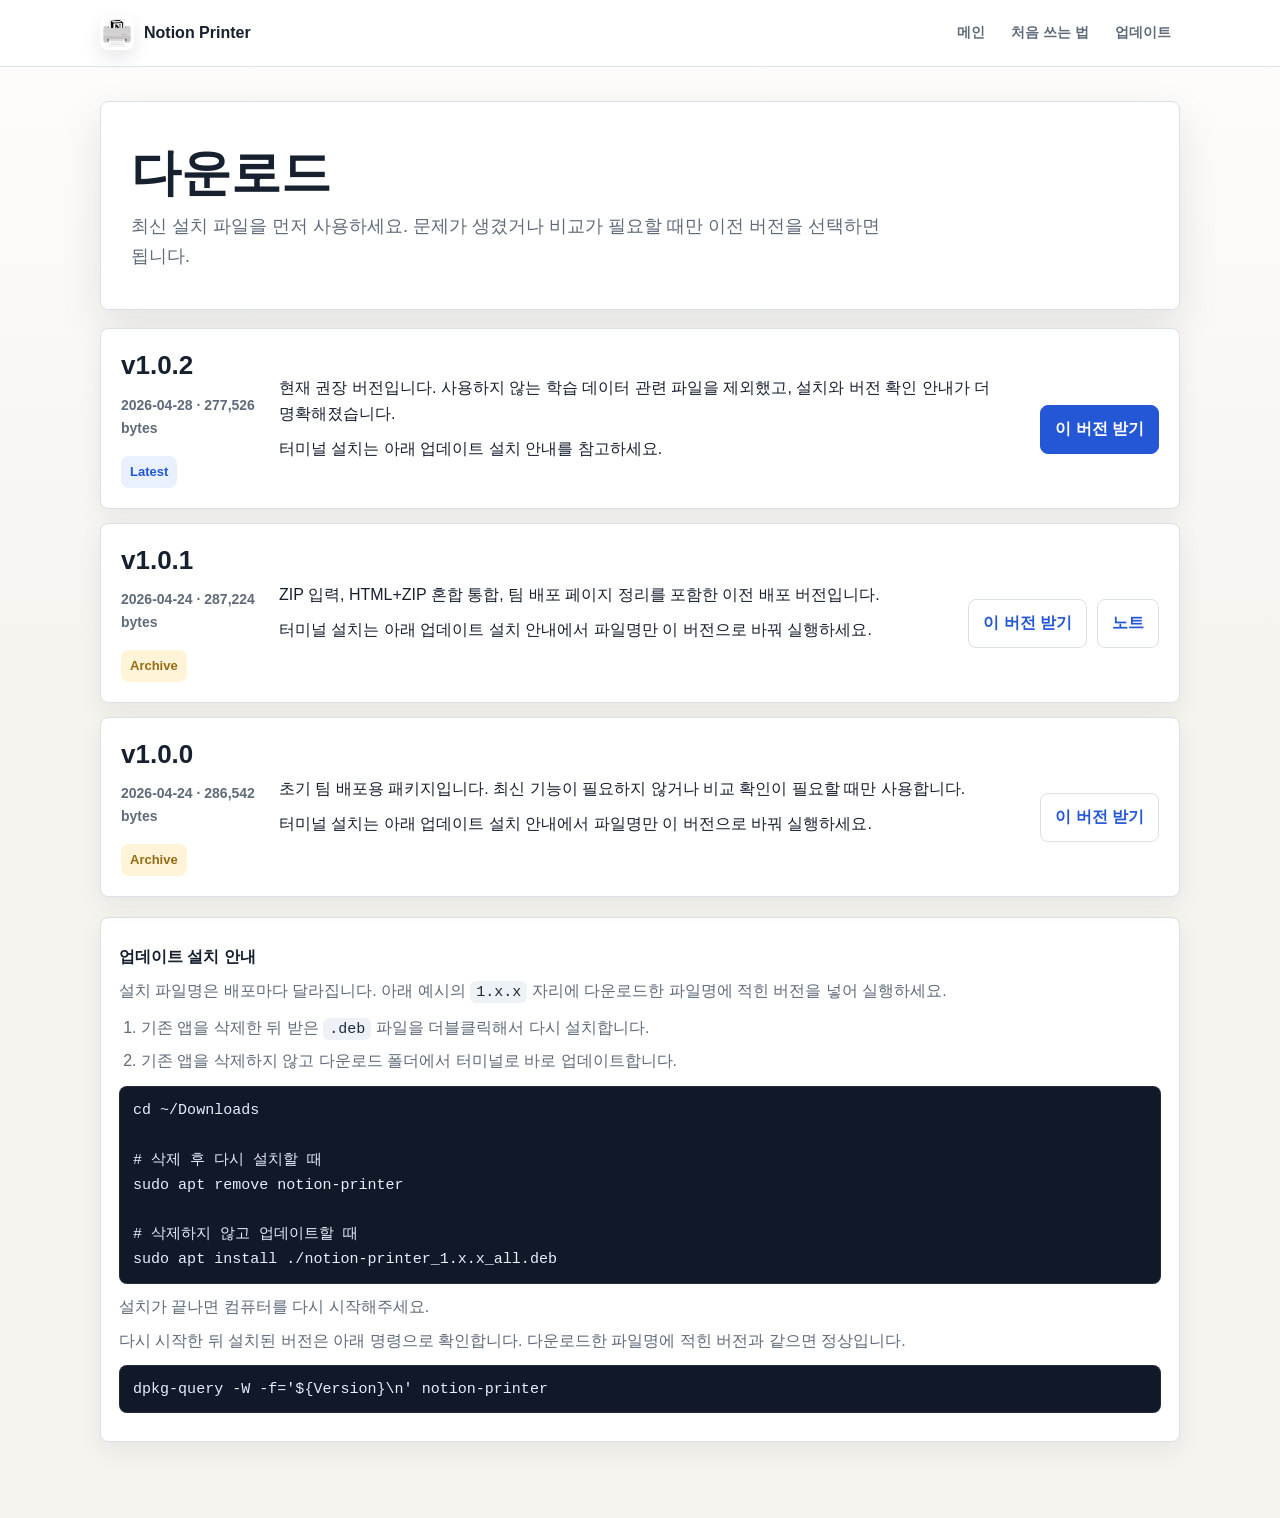
==== docs/downloads/index.html @ 17af9846 "Refine team-facing update guidance" ====
<!doctype html>
<html lang="ko">
<head>
  <meta charset="utf-8">
  <meta name="viewport" content="width=device-width, initial-scale=1">
  <title>Notion Printer 다운로드</title>
  <style>
    :root {
      --ink: #1f2937;
      --muted: #667085;
      --paper: #f8fafc;
      --panel: #ffffff;
      --line: #d9e0e8;
      --blue: #2463eb;
      --green: #0f8b5f;
      --green-soft: #e8f7ef;
      --amber: #9a6a13;
      --amber-soft: #fff5d8;
      --shadow: 0 10px 30px rgba(23, 32, 47, 0.08);
    }

    * { box-sizing: border-box; }

    body {
      margin: 0;
      background: var(--paper);
      color: var(--ink);
      font-family: "Noto Sans KR", "Apple SD Gothic Neo", "Pretendard", sans-serif;
      line-height: 1.65;
    }

    .site-header {
      border-bottom: 1px solid var(--line);
      background: #ffffff;
    }

    .nav,
    .wrap {
      max-width: 1020px;
      margin: 0 auto;
      padding-left: 20px;
      padding-right: 20px;
    }

    .nav {
      min-height: 62px;
      display: flex;
      align-items: center;
      justify-content: space-between;
      gap: 16px;
    }

    .brand {
      display: inline-flex;
      align-items: center;
      gap: 10px;
      color: inherit;
      text-decoration: none;
      font-weight: 900;
    }

    .brand img {
      width: 34px;
      height: 34px;
      border-radius: 8px;
    }

    .nav-links {
      display: flex;
      flex-wrap: wrap;
      gap: 10px;
      color: var(--muted);
      font-size: 14px;
      font-weight: 800;
    }

    .nav-links a {
      color: inherit;
      text-decoration: none;
      padding: 6px 8px;
      border-radius: 8px;
    }

    .nav-links a:hover { background: #eef2f7; color: var(--ink); }

    .wrap { padding-top: 34px; padding-bottom: 72px; }

    .hero,
    .release,
    .notice {
      border: 1px solid var(--line);
      border-radius: 8px;
      background: var(--panel);
      box-shadow: var(--shadow);
    }

    .hero { padding: 30px; }

    h1 {
      margin: 0 0 12px;
      font-size: 42px;
      line-height: 1.12;
      letter-spacing: 0;
    }

    h2 {
      margin: 0 0 8px;
      font-size: 22px;
      letter-spacing: 0;
    }

    p { margin: 8px 0; }

    .lead {
      max-width: 740px;
      color: var(--muted);
      font-size: 18px;
    }

    .list {
      display: grid;
      gap: 14px;
      margin-top: 24px;
    }

    .release {
      display: grid;
      grid-template-columns: 150px minmax(0, 1fr) auto;
      gap: 18px;
      align-items: center;
      padding: 20px;
    }

    .meta {
      color: var(--muted);
      font-size: 14px;
      font-weight: 800;
    }

    .badge {
      display: inline-flex;
      width: fit-content;
      margin-top: 8px;
      padding: 4px 8px;
      border-radius: 8px;
      background: var(--green-soft);
      color: var(--green);
      font-size: 13px;
      font-weight: 900;
    }

    .badge.archive {
      background: var(--amber-soft);
      color: var(--amber);
    }

    .actions {
      display: flex;
      flex-wrap: wrap;
      gap: 10px;
      justify-content: flex-end;
    }

    .button {
      display: inline-flex;
      min-height: 42px;
      align-items: center;
      justify-content: center;
      padding: 9px 13px;
      border-radius: 8px;
      border: 1px solid var(--line);
      background: #ffffff;
      color: var(--blue);
      text-decoration: none;
      font-weight: 900;
      white-space: nowrap;
    }

    .button.primary {
      border-color: var(--blue);
      background: var(--blue);
      color: #ffffff;
    }

    .notice {
      margin-top: 20px;
      padding: 18px;
      color: var(--muted);
    }

    .notice strong {
      display: block;
      color: var(--ink);
    }

    .notice pre {
      margin: 10px 0;
      overflow-x: auto;
      padding: 12px 14px;
      border-radius: 8px;
      background: #111827;
      color: #e5eefb;
      box-shadow: inset 0 0 0 1px rgba(255, 255, 255, 0.08);
    }

    .notice pre code {
      padding: 0;
      background: transparent;
      color: inherit;
      white-space: pre;
    }

    .notice ol {
      margin: 10px 0 12px;
      padding-left: 22px;
    }

    .notice li { margin: 6px 0; }

    code {
      padding: 2px 6px;
      border-radius: 6px;
      background: #eef2f7;
      color: #1e293b;
      font-family: "JetBrains Mono", "D2Coding", monospace;
      font-size: 0.94em;
    }

    @media (max-width: 800px) {
      .nav, .wrap { padding-left: 14px; padding-right: 14px; }
      .nav { align-items: flex-start; flex-direction: column; padding-top: 12px; padding-bottom: 12px; }
      .hero, .release { padding: 18px; }
      .release { grid-template-columns: 1fr; }
      .actions { justify-content: flex-start; }
      h1 { font-size: 34px; }
    }
  </style>
  <link rel="stylesheet" href="../assets/site.css">
</head>
<body class="downloads-page">
  <header class="site-header">
    <nav class="nav" aria-label="주요 링크">
      <a class="brand" href="../index.html">
        <img src="../assets/notion-printer-512.png" alt="">
        <span>Notion Printer</span>
      </a>
      <div class="nav-links">
        <a href="../index.html">메인</a>
        <a href="../team-user-guide.html">처음 쓰는 법</a>
        <a href="../updates.html">업데이트</a>
      </div>
    </nav>
  </header>

  <main class="wrap">
    <section class="hero">
      <h1>다운로드</h1>
      <p class="lead">
        최신 설치 파일을 먼저 사용하세요. 문제가 생겼거나 비교가 필요할 때만 이전 버전을 선택하면 됩니다.
      </p>
    </section>

    <section class="list" aria-label="다운로드 목록">
      <article class="release">
        <div>
          <h2>v1.0.2</h2>
          <p class="meta">2026-04-28 · 277,526 bytes</p>
          <span class="badge">Latest</span>
        </div>
        <div>
          <p>현재 권장 버전입니다. 사용하지 않는 학습 데이터 관련 파일을 제외했고, 설치와 버전 확인 안내가 더 명확해졌습니다.</p>
          <p>터미널 설치는 아래 업데이트 설치 안내를 참고하세요.</p>
        </div>
        <div class="actions">
          <a class="button primary" href="./notion-printer_1.0.2_all.deb" download>이 버전 받기</a>
        </div>
      </article>

      <article class="release">
        <div>
          <h2>v1.0.1</h2>
          <p class="meta">2026-04-24 · 287,224 bytes</p>
          <span class="badge archive">Archive</span>
        </div>
        <div>
          <p>ZIP 입력, HTML+ZIP 혼합 통합, 팀 배포 페이지 정리를 포함한 이전 배포 버전입니다.</p>
          <p>터미널 설치는 아래 업데이트 설치 안내에서 파일명만 이 버전으로 바꿔 실행하세요.</p>
        </div>
        <div class="actions">
          <a class="button" href="./notion-printer_1.0.1_all.deb" download>이 버전 받기</a>
          <a class="button" href="../update-report-v1-0-1.html">노트</a>
        </div>
      </article>

      <article class="release">
        <div>
          <h2>v1.0.0</h2>
          <p class="meta">2026-04-24 · 286,542 bytes</p>
          <span class="badge archive">Archive</span>
        </div>
        <div>
          <p>초기 팀 배포용 패키지입니다. 최신 기능이 필요하지 않거나 비교 확인이 필요할 때만 사용합니다.</p>
          <p>터미널 설치는 아래 업데이트 설치 안내에서 파일명만 이 버전으로 바꿔 실행하세요.</p>
        </div>
        <div class="actions">
          <a class="button" href="./notion-printer_1.0.0_all.deb" download>이 버전 받기</a>
        </div>
      </article>
    </section>

    <section class="notice">
      <p><strong>업데이트 설치 안내</strong></p>
      <p>설치 파일명은 배포마다 달라집니다. 아래 예시의 <code>1.x.x</code> 자리에 다운로드한 파일명에 적힌 버전을 넣어 실행하세요.</p>
      <ol>
        <li>기존 앱을 삭제한 뒤 받은 <code>.deb</code> 파일을 더블클릭해서 다시 설치합니다.</li>
        <li>기존 앱을 삭제하지 않고 다운로드 폴더에서 터미널로 바로 업데이트합니다.</li>
      </ol>
      <pre><code>cd ~/Downloads

# 삭제 후 다시 설치할 때
sudo apt remove notion-printer

# 삭제하지 않고 업데이트할 때
sudo apt install ./notion-printer_1.x.x_all.deb</code></pre>
      <p>설치가 끝나면 컴퓨터를 다시 시작해주세요.</p>
      <p>다시 시작한 뒤 설치된 버전은 아래 명령으로 확인합니다. 다운로드한 파일명에 적힌 버전과 같으면 정상입니다.</p>
      <pre><code>dpkg-query -W -f='${Version}\n' notion-printer</code></pre>
    </section>
  </main>
</body>
</html>
---- docs/assets/site.css ----
:root {
  --ink: #17202f;
  --muted: #5f6b7a;
  --paper: #f6f4ef;
  --panel: #ffffff;
  --line: #d9e0e8;
  --blue: #2457d6;
  --blue-soft: #e9f0ff;
  --green: #0f8b5f;
  --green-soft: #e7f6ee;
  --coral: #c45f46;
  --coral-soft: #fff0ea;
  --amber: #9a6a13;
  --amber-soft: #fff4d8;
  --slate: #334155;
  --shadow: 0 16px 42px rgba(23, 32, 47, 0.10);
  --soft-shadow: 0 8px 24px rgba(23, 32, 47, 0.07);
}

* { box-sizing: border-box; }

html { scroll-behavior: smooth; }

body {
  margin: 0;
  background:
    linear-gradient(180deg, rgba(255, 255, 255, 0.82) 0%, rgba(246, 244, 239, 0.92) 42%, #f6f4ef 100%),
    var(--paper);
  color: var(--ink);
  font-family: "Noto Sans KR", "Apple SD Gothic Neo", "Pretendard", sans-serif;
  line-height: 1.65;
  overflow-x: hidden;
}

a { color: inherit; }

.site-header {
  position: sticky;
  top: 0;
  z-index: 20;
  border-bottom: 1px solid rgba(217, 224, 232, 0.86);
  background: rgba(255, 255, 255, 0.92);
  backdrop-filter: blur(14px);
}

.nav,
.wrap,
.page {
  max-width: 1120px;
  margin: 0 auto;
  padding-left: 20px;
  padding-right: 20px;
}

.nav {
  min-height: 66px;
  display: flex;
  align-items: center;
  justify-content: space-between;
  gap: 18px;
}

.brand {
  display: inline-flex;
  align-items: center;
  gap: 10px;
  color: inherit;
  font-weight: 900;
  text-decoration: none;
}

.brand img {
  width: 34px;
  height: 34px;
  border-radius: 8px;
  box-shadow: 0 8px 18px rgba(23, 32, 47, 0.10);
}

.nav-links {
  display: flex;
  flex-wrap: wrap;
  gap: 8px;
  color: var(--muted);
  font-size: 14px;
  font-weight: 800;
}

.nav-links a {
  padding: 7px 9px;
  border-radius: 8px;
  color: inherit;
  text-decoration: none;
}

.nav-links a:hover {
  background: #eef2f7;
  color: var(--ink);
}

.wrap,
.page {
  padding-top: 34px;
  padding-bottom: 76px;
}

.hero {
  border: 1px solid var(--line);
  border-radius: 8px;
  background: var(--panel);
  box-shadow: var(--shadow);
}

.home-page .hero {
  position: relative;
  overflow: hidden;
  display: grid;
  grid-template-columns: minmax(0, 1.08fr) minmax(320px, 0.78fr);
  gap: 34px;
  align-items: center;
  min-height: 470px;
  padding: 42px;
  background:
    linear-gradient(90deg, #ffffff 0%, #ffffff 58%, #f7fbf8 100%);
}

.home-page .hero::after {
  content: "";
  position: absolute;
  inset: auto 0 0 0;
  height: 8px;
  background: linear-gradient(90deg, var(--blue), var(--green), var(--coral), var(--amber));
}

.eyebrow,
.badge {
  display: inline-flex;
  align-items: center;
  width: fit-content;
  padding: 5px 9px;
  border-radius: 8px;
  background: var(--blue-soft);
  color: var(--blue);
  font-size: 13px;
  font-weight: 900;
}

.badge.mint,
.badge-green,
.badge.latest {
  background: var(--green-soft);
  color: var(--green);
}

.badge.sun,
.badge-amber,
.badge.archive,
.tag {
  background: var(--amber-soft);
  color: var(--amber);
}

.badge.sky,
.badge-blue {
  background: var(--blue-soft);
  color: var(--blue);
}

.badge-row {
  display: flex;
  flex-wrap: wrap;
  gap: 8px;
  margin-bottom: 18px;
}

h1 {
  margin: 14px 0 12px;
  font-size: 50px;
  line-height: 1.08;
  letter-spacing: 0;
  word-break: keep-all;
  overflow-wrap: break-word;
}

h2 {
  margin: 0 0 12px;
  font-size: 26px;
  line-height: 1.25;
  letter-spacing: 0;
  word-break: keep-all;
}

h3 {
  margin: 0 0 8px;
  font-size: 18px;
  line-height: 1.35;
  letter-spacing: 0;
  word-break: keep-all;
}

p {
  margin: 8px 0;
  word-break: keep-all;
  overflow-wrap: anywhere;
}

li,
td,
th {
  word-break: keep-all;
  overflow-wrap: anywhere;
}

.lead {
  max-width: 760px;
  color: var(--muted);
  font-size: 18px;
  word-break: keep-all;
  overflow-wrap: break-word;
}

.helper {
  margin-top: 12px;
  color: var(--muted);
  font-size: 14px;
}

.helper a {
  color: var(--blue);
  font-weight: 900;
}

.actions {
  display: flex;
  flex-wrap: wrap;
  gap: 10px;
  margin-top: 22px;
}

.button {
  display: inline-flex;
  align-items: center;
  justify-content: center;
  min-height: 44px;
  padding: 10px 14px;
  border: 1px solid var(--line);
  border-radius: 8px;
  background: #ffffff;
  color: var(--blue);
  font-weight: 900;
  text-decoration: none;
  white-space: nowrap;
  transition: transform 0.14s ease, box-shadow 0.14s ease, background 0.14s ease;
}

.button:hover {
  transform: translateY(-1px);
  box-shadow: 0 10px 22px rgba(36, 87, 214, 0.13);
}

.button.primary {
  border-color: var(--blue);
  background: var(--blue);
  color: #ffffff;
}

.button.secondary {
  border-color: rgba(36, 87, 214, 0.22);
  color: var(--blue);
}

.hero-meta,
.app-preview {
  border: 1px solid var(--line);
  border-radius: 8px;
  background: #fbfcfe;
  box-shadow: var(--soft-shadow);
}

.hero-meta {
  display: grid;
  gap: 10px;
  align-content: start;
  padding: 20px;
}

.version {
  display: flex;
  align-items: center;
  gap: 12px;
}

.version img {
  width: 56px;
  height: 56px;
  border-radius: 8px;
  border: 1px solid var(--line);
}

.version strong {
  display: block;
  font-size: 20px;
}

.version span,
.card p,
.timeline p,
.feature p,
.info-card span,
.mini-card span,
.card span,
.meta,
.date {
  color: var(--muted);
}

.app-preview {
  position: relative;
  display: grid;
  gap: 14px;
  padding: 18px;
  background: #ffffff;
}

.preview-title {
  display: flex;
  align-items: center;
  gap: 12px;
  padding-bottom: 14px;
  border-bottom: 1px solid var(--line);
}

.preview-title img {
  width: 44px;
  height: 44px;
  border-radius: 8px;
}

.preview-title strong,
.preview-title span {
  display: block;
  min-width: 0;
}

.preview-title span {
  color: var(--muted);
  font-size: 14px;
}

.preview-dropzone {
  padding: 18px;
  border: 1px dashed rgba(36, 87, 214, 0.42);
  border-radius: 8px;
  background: var(--blue-soft);
}

.preview-dropzone strong {
  display: block;
  margin-top: 10px;
  font-size: 17px;
}

.preview-dropzone p,
.preview-output p,
.preview-restart {
  color: var(--muted);
  font-size: 14px;
}

.file-row {
  display: flex;
  flex-wrap: wrap;
  gap: 8px;
}

.file-pill {
  display: inline-flex;
  padding: 5px 8px;
  border-radius: 8px;
  background: #ffffff;
  color: var(--slate);
  font-size: 13px;
  font-weight: 900;
}

.preview-flow {
  display: grid;
  grid-template-columns: 1fr 1fr;
  gap: 10px;
}

.preview-step,
.preview-output {
  min-width: 0;
  min-height: 92px;
  padding: 14px;
  border: 1px solid var(--line);
  border-radius: 8px;
  background: #fbfcfe;
}

.preview-step strong,
.preview-output strong {
  display: block;
  margin-bottom: 5px;
}

.preview-output {
  background: var(--green-soft);
  border-color: rgba(15, 139, 95, 0.24);
}

.preview-restart {
  margin: 0;
  padding: 12px 14px;
  border: 1px solid rgba(196, 95, 70, 0.22);
  border-radius: 8px;
  background: var(--coral-soft);
  color: #944834;
  font-weight: 800;
}

.section {
  margin-top: 28px;
  padding: 28px;
  border: 1px solid var(--line);
  border-radius: 8px;
  background: rgba(255, 255, 255, 0.82);
  box-shadow: var(--soft-shadow);
}

.home-page .section {
  padding: 26px 0;
  border: 0;
  background: transparent;
  box-shadow: none;
}

.home-page .section.warm {
  padding: 28px;
  border: 1px solid rgba(196, 95, 70, 0.18);
  background: #fff8f4;
  box-shadow: var(--soft-shadow);
}

.grid,
.workflow,
.hero-grid,
.card-grid,
.mini-grid,
.timeline,
.feature-list,
.list {
  display: grid;
  gap: 14px;
}

.grid,
.hero-grid {
  grid-template-columns: repeat(3, minmax(0, 1fr));
  margin-top: 16px;
}

.workflow,
.mini-grid {
  grid-template-columns: repeat(4, minmax(0, 1fr));
  margin-top: 16px;
}

.card-grid {
  grid-template-columns: repeat(2, minmax(0, 1fr));
}

.card,
.step,
.release,
.info-card,
.mini-card,
.feature,
.notice {
  border: 1px solid var(--line);
  border-radius: 8px;
  background: var(--panel);
  box-shadow: var(--soft-shadow);
}

.card,
.step,
.info-card,
.mini-card,
.feature,
.notice {
  min-width: 0;
  padding: 18px;
}

.card {
  min-height: 132px;
}

.card:nth-child(2),
.feature:nth-child(2n) {
  background: #fbfff8;
}

.card:nth-child(3),
.feature:nth-child(3n) {
  background: #fffaf5;
}

.step {
  counter-increment: flow;
}

.workflow {
  counter-reset: flow;
}

.step::before {
  content: counter(flow);
  display: inline-grid;
  place-items: center;
  width: 28px;
  height: 28px;
  margin-bottom: 10px;
  border-radius: 8px;
  background: var(--slate);
  color: #ffffff;
  font-size: 13px;
  font-weight: 900;
}

.timeline,
.list,
.feature-list {
  margin-top: 18px;
}

.release {
  display: grid;
  grid-template-columns: 140px minmax(0, 1fr) auto;
  gap: 18px;
  align-items: center;
  padding: 20px;
}

.updates-page .release,
.report-page .release {
  grid-template-columns: 150px minmax(0, 1fr);
}

.tag {
  display: inline-flex;
  width: fit-content;
  padding: 4px 8px;
  border-radius: 8px;
  font-size: 13px;
  font-weight: 900;
}

.link-list {
  display: grid;
  gap: 9px;
  margin: 14px 0 0;
  padding: 0;
  list-style: none;
}

.link-list a {
  display: block;
  padding: 13px 14px;
  border: 1px solid var(--line);
  border-radius: 8px;
  background: #ffffff;
  font-weight: 900;
  text-decoration: none;
}

.link-list a:hover {
  border-color: rgba(36, 87, 214, 0.28);
  box-shadow: var(--soft-shadow);
}

.link-list span {
  display: block;
  color: var(--muted);
  font-size: 14px;
  font-weight: 500;
}

.page .hero {
  padding: 30px;
}

code {
  padding: 2px 6px;
  border-radius: 6px;
  background: #eef2f7;
  color: #1e293b;
  font-family: "JetBrains Mono", "D2Coding", monospace;
  font-size: 0.94em;
  overflow-wrap: anywhere;
  word-break: break-word;
  white-space: normal;
}

pre {
  overflow-x: auto;
  padding: 16px 18px;
  border-radius: 8px;
  background: #111827;
  color: #eef2ff;
}

pre code {
  padding: 0;
  background: transparent;
  color: inherit;
  white-space: pre;
}

table {
  width: 100%;
  border-collapse: separate;
  border-spacing: 0;
  margin: 14px 0 24px;
  overflow: hidden;
  border: 1px solid var(--line);
  border-radius: 8px;
  background: var(--panel);
}

th,
td {
  padding: 13px 15px;
  border-bottom: 1px solid var(--line);
  text-align: left;
  vertical-align: top;
}

th {
  background: #eef4fb;
  color: #263348;
  font-size: 14px;
}

tr:last-child td { border-bottom: 0; }
td:first-child,
th:first-child { font-weight: 800; }

.steps {
  counter-reset: step;
  display: grid;
  gap: 10px;
  padding: 0;
  list-style: none;
}

.steps li {
  counter-increment: step;
  position: relative;
  padding: 14px 16px 14px 54px;
  border: 1px solid var(--line);
  border-radius: 8px;
  background: #ffffff;
}

.steps li::before {
  content: counter(step);
  position: absolute;
  left: 16px;
  top: 14px;
  display: grid;
  place-items: center;
  width: 26px;
  height: 26px;
  border-radius: 8px;
  background: var(--blue);
  color: #ffffff;
  font-size: 13px;
  font-weight: 900;
}

.callout {
  margin: 18px 0;
  padding: 16px 18px;
  border: 1px solid;
  border-radius: 8px;
}

.callout strong {
  display: block;
  margin-bottom: 4px;
}

.blue,
.callout.sky {
  background: var(--blue-soft);
  border-color: rgba(36, 87, 214, 0.22);
  color: #1744aa;
}

.green,
.callout.mint {
  background: var(--green-soft);
  border-color: rgba(15, 139, 95, 0.22);
  color: #0d6f4d;
}

.amber,
.callout.sun {
  background: var(--amber-soft);
  border-color: rgba(154, 106, 19, 0.24);
  color: #7c5511;
}

.red,
.callout.coral {
  background: #ffe9e7;
  border-color: rgba(194, 65, 53, 0.22);
  color: #98352c;
}

ul.clean,
ol.clean {
  margin: 14px 0 0;
  padding-left: 20px;
}

ul.clean li,
ol.clean li,
li + li {
  margin-top: 7px;
}

.footer,
.footer-note {
  margin-top: 28px;
  color: var(--muted);
  font-size: 14px;
}

.footer-note {
  text-align: center;
}

@media (max-width: 900px) {
  .home-page .hero,
  .release,
  .updates-page .release,
  .downloads-page .release,
  .report-page .release {
    grid-template-columns: 1fr;
  }

  .grid,
  .workflow,
  .hero-grid,
  .card-grid,
  .mini-grid,
  .preview-flow {
    grid-template-columns: 1fr;
  }

  h1 { font-size: 38px; }
}

@media (max-width: 760px) {
  .nav,
  .wrap,
  .page {
    padding-left: 14px;
    padding-right: 14px;
  }

  .nav {
    align-items: flex-start;
    flex-direction: column;
    padding-top: 12px;
    padding-bottom: 12px;
  }

  .wrap,
  .page {
    padding-top: 22px;
    padding-bottom: 50px;
  }

.home-page .hero,
.page .hero,
.section,
.home-page .section.warm {
    padding: 20px;
  }

  .home-page .section {
    padding: 22px 0;
  }

  h1 { font-size: 34px; }
  .lead {
    font-size: 16px;
    word-break: keep-all;
    overflow-wrap: anywhere;
  }

  .app-preview p,
  .preview-step p,
  .preview-output p {
    word-break: normal;
    overflow-wrap: anywhere;
  }
  table { display: block; overflow-x: auto; }
  .button { width: 100%; }
  .home-page .hero,
  .app-preview,
  .preview-step,
  .preview-output {
    min-width: 0;
  }
}
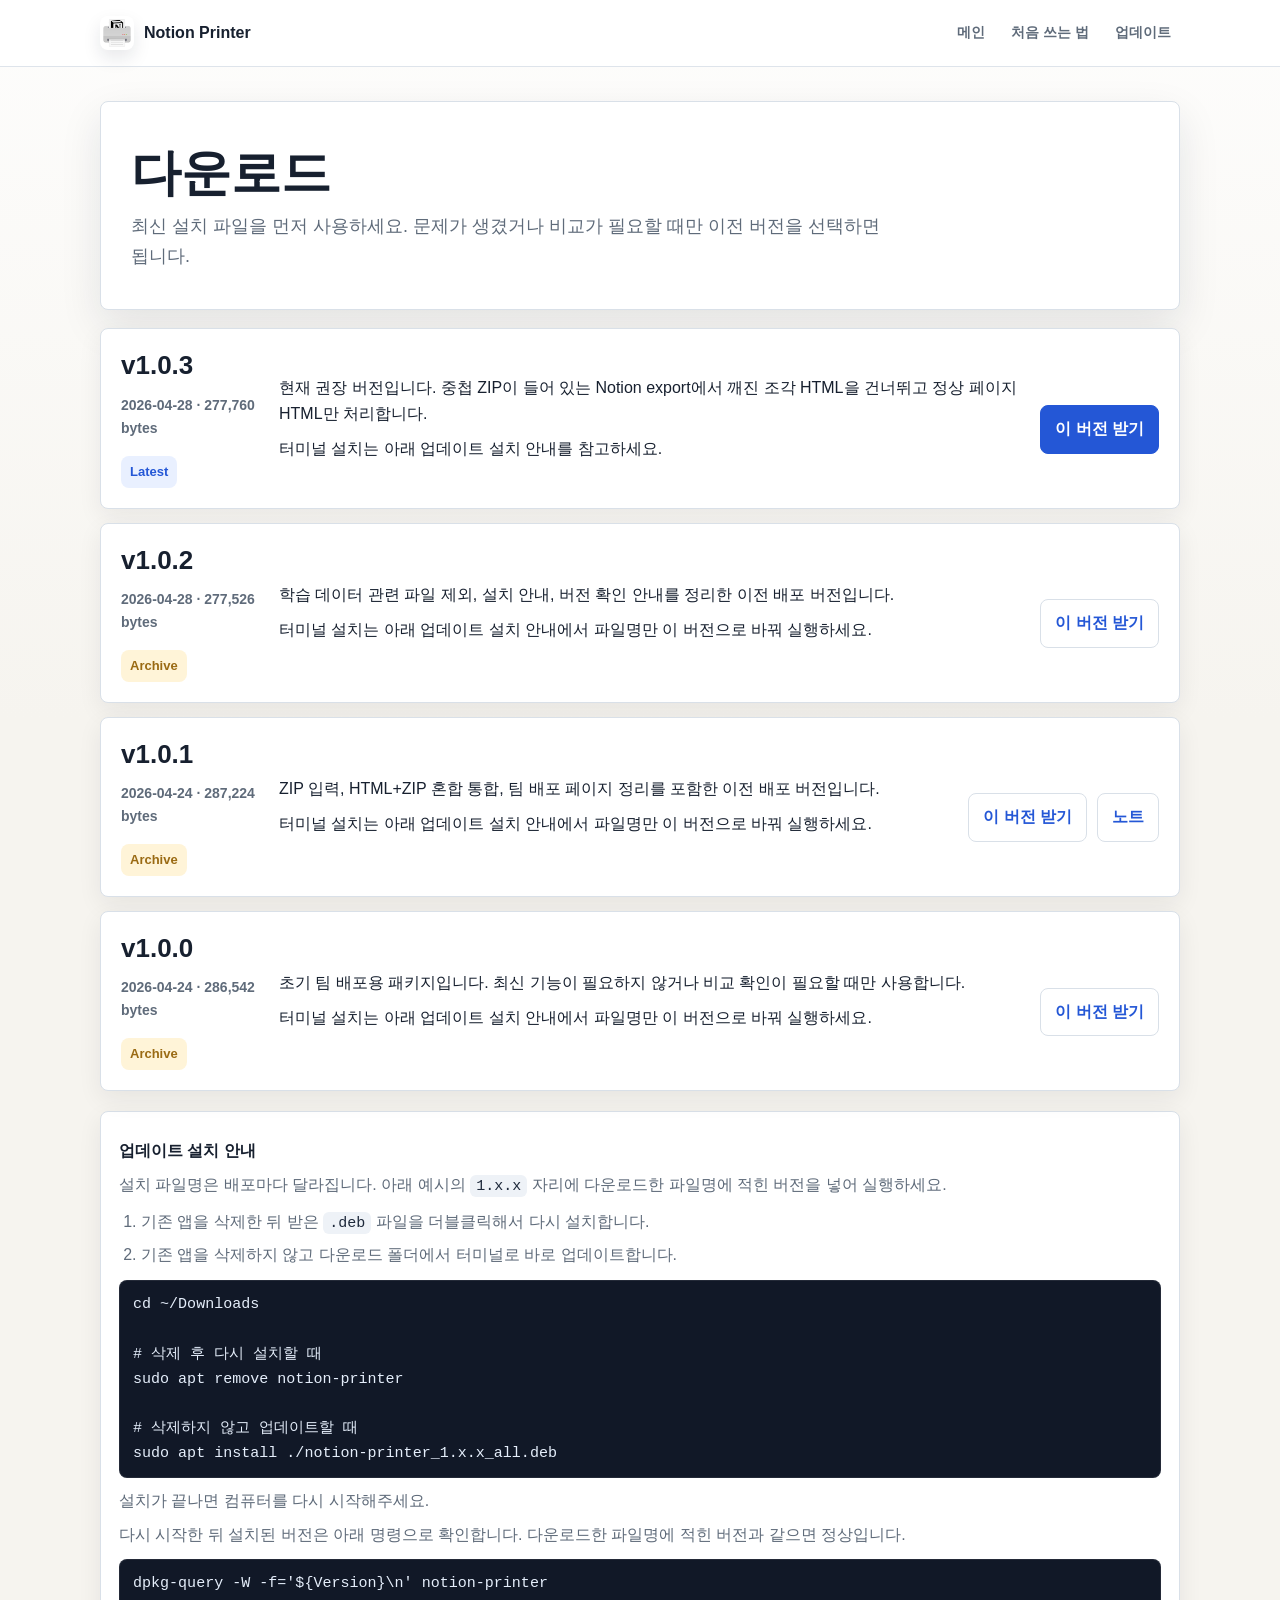
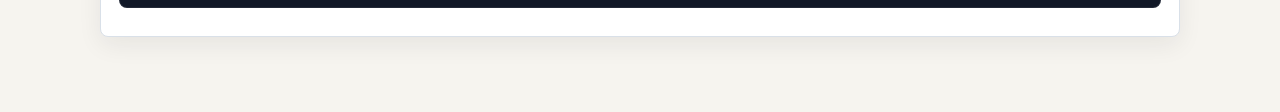
==== commit 2a836444: "Skip partial Notion HTML in ZIP imports" ====
--- a/docs/downloads/index.html
+++ b/docs/downloads/index.html
@@ -263,16 +263,31 @@
     <section class="list" aria-label="다운로드 목록">
       <article class="release">
         <div>
+          <h2>v1.0.3</h2>
+          <p class="meta">2026-04-28 · 277,760 bytes</p>
+          <span class="badge">Latest</span>
+        </div>
+        <div>
+          <p>현재 권장 버전입니다. 중첩 ZIP이 들어 있는 Notion export에서 깨진 조각 HTML을 건너뛰고 정상 페이지 HTML만 처리합니다.</p>
+          <p>터미널 설치는 아래 업데이트 설치 안내를 참고하세요.</p>
+        </div>
+        <div class="actions">
+          <a class="button primary" href="./notion-printer_1.0.3_all.deb" download>이 버전 받기</a>
+        </div>
+      </article>
+
+      <article class="release">
+        <div>
           <h2>v1.0.2</h2>
           <p class="meta">2026-04-28 · 277,526 bytes</p>
-          <span class="badge">Latest</span>
-        </div>
-        <div>
-          <p>현재 권장 버전입니다. 사용하지 않는 학습 데이터 관련 파일을 제외했고, 설치와 버전 확인 안내가 더 명확해졌습니다.</p>
-          <p>터미널 설치는 아래 업데이트 설치 안내를 참고하세요.</p>
+          <span class="badge archive">Archive</span>
+        </div>
+        <div>
+          <p>학습 데이터 관련 파일 제외, 설치 안내, 버전 확인 안내를 정리한 이전 배포 버전입니다.</p>
+          <p>터미널 설치는 아래 업데이트 설치 안내에서 파일명만 이 버전으로 바꿔 실행하세요.</p>
         </div>
         <div class="actions">
-          <a class="button primary" href="./notion-printer_1.0.2_all.deb" download>이 버전 받기</a>
+          <a class="button" href="./notion-printer_1.0.2_all.deb" download>이 버전 받기</a>
         </div>
       </article>
 
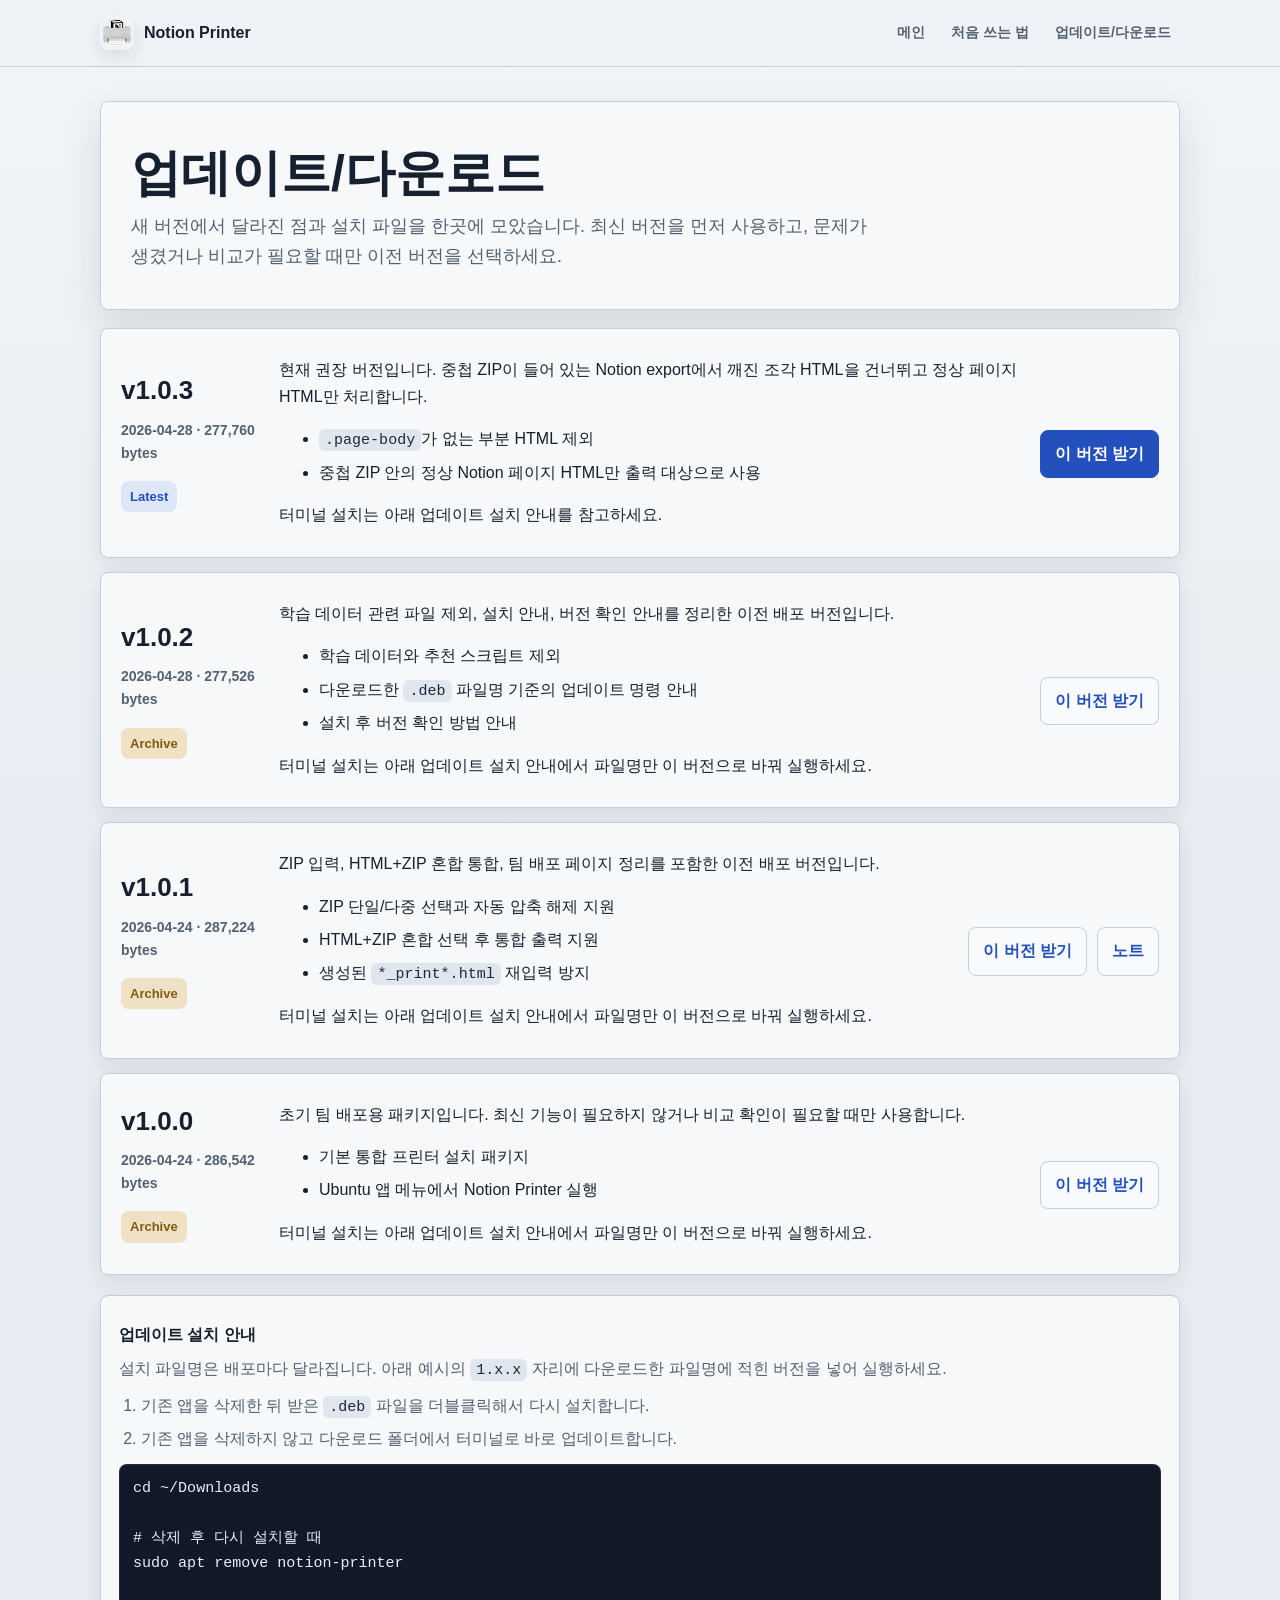
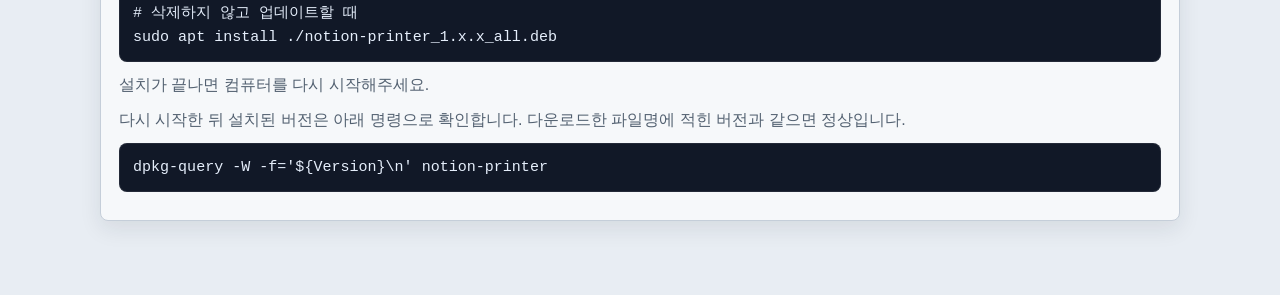
==== commit 6cadd4c3: "Unify update and download docs" ====
--- a/docs/downloads/index.html
+++ b/docs/downloads/index.html
@@ -247,16 +247,17 @@
       <div class="nav-links">
         <a href="../index.html">메인</a>
         <a href="../team-user-guide.html">처음 쓰는 법</a>
-        <a href="../updates.html">업데이트</a>
+        <a href="./">업데이트/다운로드</a>
       </div>
     </nav>
   </header>
 
   <main class="wrap">
     <section class="hero">
-      <h1>다운로드</h1>
+      <h1>업데이트/다운로드</h1>
       <p class="lead">
-        최신 설치 파일을 먼저 사용하세요. 문제가 생겼거나 비교가 필요할 때만 이전 버전을 선택하면 됩니다.
+        새 버전에서 달라진 점과 설치 파일을 한곳에 모았습니다.
+        최신 버전을 먼저 사용하고, 문제가 생겼거나 비교가 필요할 때만 이전 버전을 선택하세요.
       </p>
     </section>
 
@@ -269,6 +270,10 @@
         </div>
         <div>
           <p>현재 권장 버전입니다. 중첩 ZIP이 들어 있는 Notion export에서 깨진 조각 HTML을 건너뛰고 정상 페이지 HTML만 처리합니다.</p>
+          <ul>
+            <li><code>.page-body</code>가 없는 부분 HTML 제외</li>
+            <li>중첩 ZIP 안의 정상 Notion 페이지 HTML만 출력 대상으로 사용</li>
+          </ul>
           <p>터미널 설치는 아래 업데이트 설치 안내를 참고하세요.</p>
         </div>
         <div class="actions">
@@ -284,6 +289,11 @@
         </div>
         <div>
           <p>학습 데이터 관련 파일 제외, 설치 안내, 버전 확인 안내를 정리한 이전 배포 버전입니다.</p>
+          <ul>
+            <li>학습 데이터와 추천 스크립트 제외</li>
+            <li>다운로드한 <code>.deb</code> 파일명 기준의 업데이트 명령 안내</li>
+            <li>설치 후 버전 확인 방법 안내</li>
+          </ul>
           <p>터미널 설치는 아래 업데이트 설치 안내에서 파일명만 이 버전으로 바꿔 실행하세요.</p>
         </div>
         <div class="actions">
@@ -299,6 +309,11 @@
         </div>
         <div>
           <p>ZIP 입력, HTML+ZIP 혼합 통합, 팀 배포 페이지 정리를 포함한 이전 배포 버전입니다.</p>
+          <ul>
+            <li>ZIP 단일/다중 선택과 자동 압축 해제 지원</li>
+            <li>HTML+ZIP 혼합 선택 후 통합 출력 지원</li>
+            <li>생성된 <code>*_print*.html</code> 재입력 방지</li>
+          </ul>
           <p>터미널 설치는 아래 업데이트 설치 안내에서 파일명만 이 버전으로 바꿔 실행하세요.</p>
         </div>
         <div class="actions">
@@ -315,6 +330,10 @@
         </div>
         <div>
           <p>초기 팀 배포용 패키지입니다. 최신 기능이 필요하지 않거나 비교 확인이 필요할 때만 사용합니다.</p>
+          <ul>
+            <li>기본 통합 프린터 설치 패키지</li>
+            <li>Ubuntu 앱 메뉴에서 Notion Printer 실행</li>
+          </ul>
           <p>터미널 설치는 아래 업데이트 설치 안내에서 파일명만 이 버전으로 바꿔 실행하세요.</p>
         </div>
         <div class="actions">
--- a/docs/assets/site.css
+++ b/docs/assets/site.css
@@ -1,20 +1,21 @@
 :root {
   --ink: #17202f;
-  --muted: #5f6b7a;
-  --paper: #f6f4ef;
-  --panel: #ffffff;
-  --line: #d9e0e8;
-  --blue: #2457d6;
-  --blue-soft: #e9f0ff;
-  --green: #0f8b5f;
-  --green-soft: #e7f6ee;
-  --coral: #c45f46;
-  --coral-soft: #fff0ea;
-  --amber: #9a6a13;
-  --amber-soft: #fff4d8;
+  --muted: #536171;
+  --paper: #e8edf3;
+  --panel: #f6f8fa;
+  --panel-strong: #eef3f7;
+  --line: #c5ced9;
+  --blue: #2350bd;
+  --blue-soft: #dde7f8;
+  --green: #0d7555;
+  --green-soft: #dceee6;
+  --coral: #a9543e;
+  --coral-soft: #f2e1db;
+  --amber: #835a11;
+  --amber-soft: #eee1c4;
   --slate: #334155;
-  --shadow: 0 16px 42px rgba(23, 32, 47, 0.10);
-  --soft-shadow: 0 8px 24px rgba(23, 32, 47, 0.07);
+  --shadow: 0 16px 38px rgba(23, 32, 47, 0.12);
+  --soft-shadow: 0 8px 22px rgba(23, 32, 47, 0.09);
 }
 
 * { box-sizing: border-box; }
@@ -24,7 +25,7 @@
 body {
   margin: 0;
   background:
-    linear-gradient(180deg, rgba(255, 255, 255, 0.82) 0%, rgba(246, 244, 239, 0.92) 42%, #f6f4ef 100%),
+    linear-gradient(180deg, rgba(242, 245, 248, 0.94) 0%, rgba(232, 237, 243, 0.96) 44%, #e8edf3 100%),
     var(--paper);
   color: var(--ink);
   font-family: "Noto Sans KR", "Apple SD Gothic Neo", "Pretendard", sans-serif;
@@ -38,8 +39,8 @@
   position: sticky;
   top: 0;
   z-index: 20;
-  border-bottom: 1px solid rgba(217, 224, 232, 0.86);
-  background: rgba(255, 255, 255, 0.92);
+  border-bottom: 1px solid rgba(197, 206, 217, 0.94);
+  background: rgba(239, 243, 247, 0.94);
   backdrop-filter: blur(14px);
 }
 
@@ -93,7 +94,7 @@
 }
 
 .nav-links a:hover {
-  background: #eef2f7;
+  background: #dfe6ee;
   color: var(--ink);
 }
 
@@ -120,7 +121,7 @@
   min-height: 470px;
   padding: 42px;
   background:
-    linear-gradient(90deg, #ffffff 0%, #ffffff 58%, #f7fbf8 100%);
+    linear-gradient(90deg, #f7f9fb 0%, #f3f6f9 58%, #e8f0eb 100%);
 }
 
 .home-page .hero::after {
@@ -229,6 +230,17 @@
   font-weight: 900;
 }
 
+.install-note {
+  border-color: rgba(131, 90, 17, 0.24);
+  background: var(--amber-soft);
+  color: #6f4c10;
+}
+
+.install-note pre {
+  background: #111827;
+  color: #e5eefb;
+}
+
 .actions {
   display: flex;
   flex-wrap: wrap;
@@ -244,7 +256,7 @@
   padding: 10px 14px;
   border: 1px solid var(--line);
   border-radius: 8px;
-  background: #ffffff;
+  background: #f8fafc;
   color: var(--blue);
   font-weight: 900;
   text-decoration: none;
@@ -272,7 +284,7 @@
 .app-preview {
   border: 1px solid var(--line);
   border-radius: 8px;
-  background: #fbfcfe;
+  background: var(--panel-strong);
   box-shadow: var(--soft-shadow);
 }
 
@@ -318,7 +330,7 @@
   display: grid;
   gap: 14px;
   padding: 18px;
-  background: #ffffff;
+  background: #f5f8fb;
 }
 
 .preview-title {
@@ -376,7 +388,7 @@
   display: inline-flex;
   padding: 5px 8px;
   border-radius: 8px;
-  background: #ffffff;
+  background: #eef3f7;
   color: var(--slate);
   font-size: 13px;
   font-weight: 900;
@@ -395,7 +407,7 @@
   padding: 14px;
   border: 1px solid var(--line);
   border-radius: 8px;
-  background: #fbfcfe;
+  background: #eef3f7;
 }
 
 .preview-step strong,
@@ -424,7 +436,7 @@
   padding: 28px;
   border: 1px solid var(--line);
   border-radius: 8px;
-  background: rgba(255, 255, 255, 0.82);
+  background: rgba(246, 248, 250, 0.9);
   box-shadow: var(--soft-shadow);
 }
 
@@ -438,7 +450,7 @@
 .home-page .section.warm {
   padding: 28px;
   border: 1px solid rgba(196, 95, 70, 0.18);
-  background: #fff8f4;
+  background: #f1e8e2;
   box-shadow: var(--soft-shadow);
 }
 
@@ -499,12 +511,12 @@
 
 .card:nth-child(2),
 .feature:nth-child(2n) {
-  background: #fbfff8;
+  background: #edf5ec;
 }
 
 .card:nth-child(3),
 .feature:nth-child(3n) {
-  background: #fffaf5;
+  background: #f2eadf;
 }
 
 .step {
@@ -570,7 +582,7 @@
   padding: 13px 14px;
   border: 1px solid var(--line);
   border-radius: 8px;
-  background: #ffffff;
+  background: #f6f8fa;
   font-weight: 900;
   text-decoration: none;
 }
@@ -594,7 +606,7 @@
 code {
   padding: 2px 6px;
   border-radius: 6px;
-  background: #eef2f7;
+  background: #dfe6ee;
   color: #1e293b;
   font-family: "JetBrains Mono", "D2Coding", monospace;
   font-size: 0.94em;
@@ -638,7 +650,7 @@
 }
 
 th {
-  background: #eef4fb;
+  background: #dfe8f1;
   color: #263348;
   font-size: 14px;
 }
@@ -661,7 +673,7 @@
   padding: 14px 16px 14px 54px;
   border: 1px solid var(--line);
   border-radius: 8px;
-  background: #ffffff;
+  background: #f6f8fa;
 }
 
 .steps li::before {
@@ -715,7 +727,7 @@
 
 .red,
 .callout.coral {
-  background: #ffe9e7;
+  background: #f2deda;
   border-color: rgba(194, 65, 53, 0.22);
   color: #98352c;
 }
@@ -741,6 +753,10 @@
 
 .footer-note {
   text-align: center;
+}
+
+.mobile-only-break {
+  display: none;
 }
 
 @media (max-width: 900px) {
@@ -785,10 +801,10 @@
     padding-bottom: 50px;
   }
 
-.home-page .hero,
-.page .hero,
-.section,
-.home-page .section.warm {
+  .home-page .hero,
+  .page .hero,
+  .section,
+  .home-page .section.warm {
     padding: 20px;
   }
 
@@ -796,10 +812,27 @@
     padding: 22px 0;
   }
 
-  h1 { font-size: 34px; }
+  h1 {
+    max-width: calc(100vw - 68px);
+    font-size: 32px;
+    line-height: 1.16;
+    word-break: break-all;
+    overflow-wrap: anywhere;
+  }
+
+  code {
+    word-break: break-word;
+    overflow-wrap: anywhere;
+  }
+
+  .mobile-only-break {
+    display: block;
+  }
+
   .lead {
+    max-width: calc(100vw - 68px);
     font-size: 16px;
-    word-break: keep-all;
+    word-break: break-all;
     overflow-wrap: anywhere;
   }
 
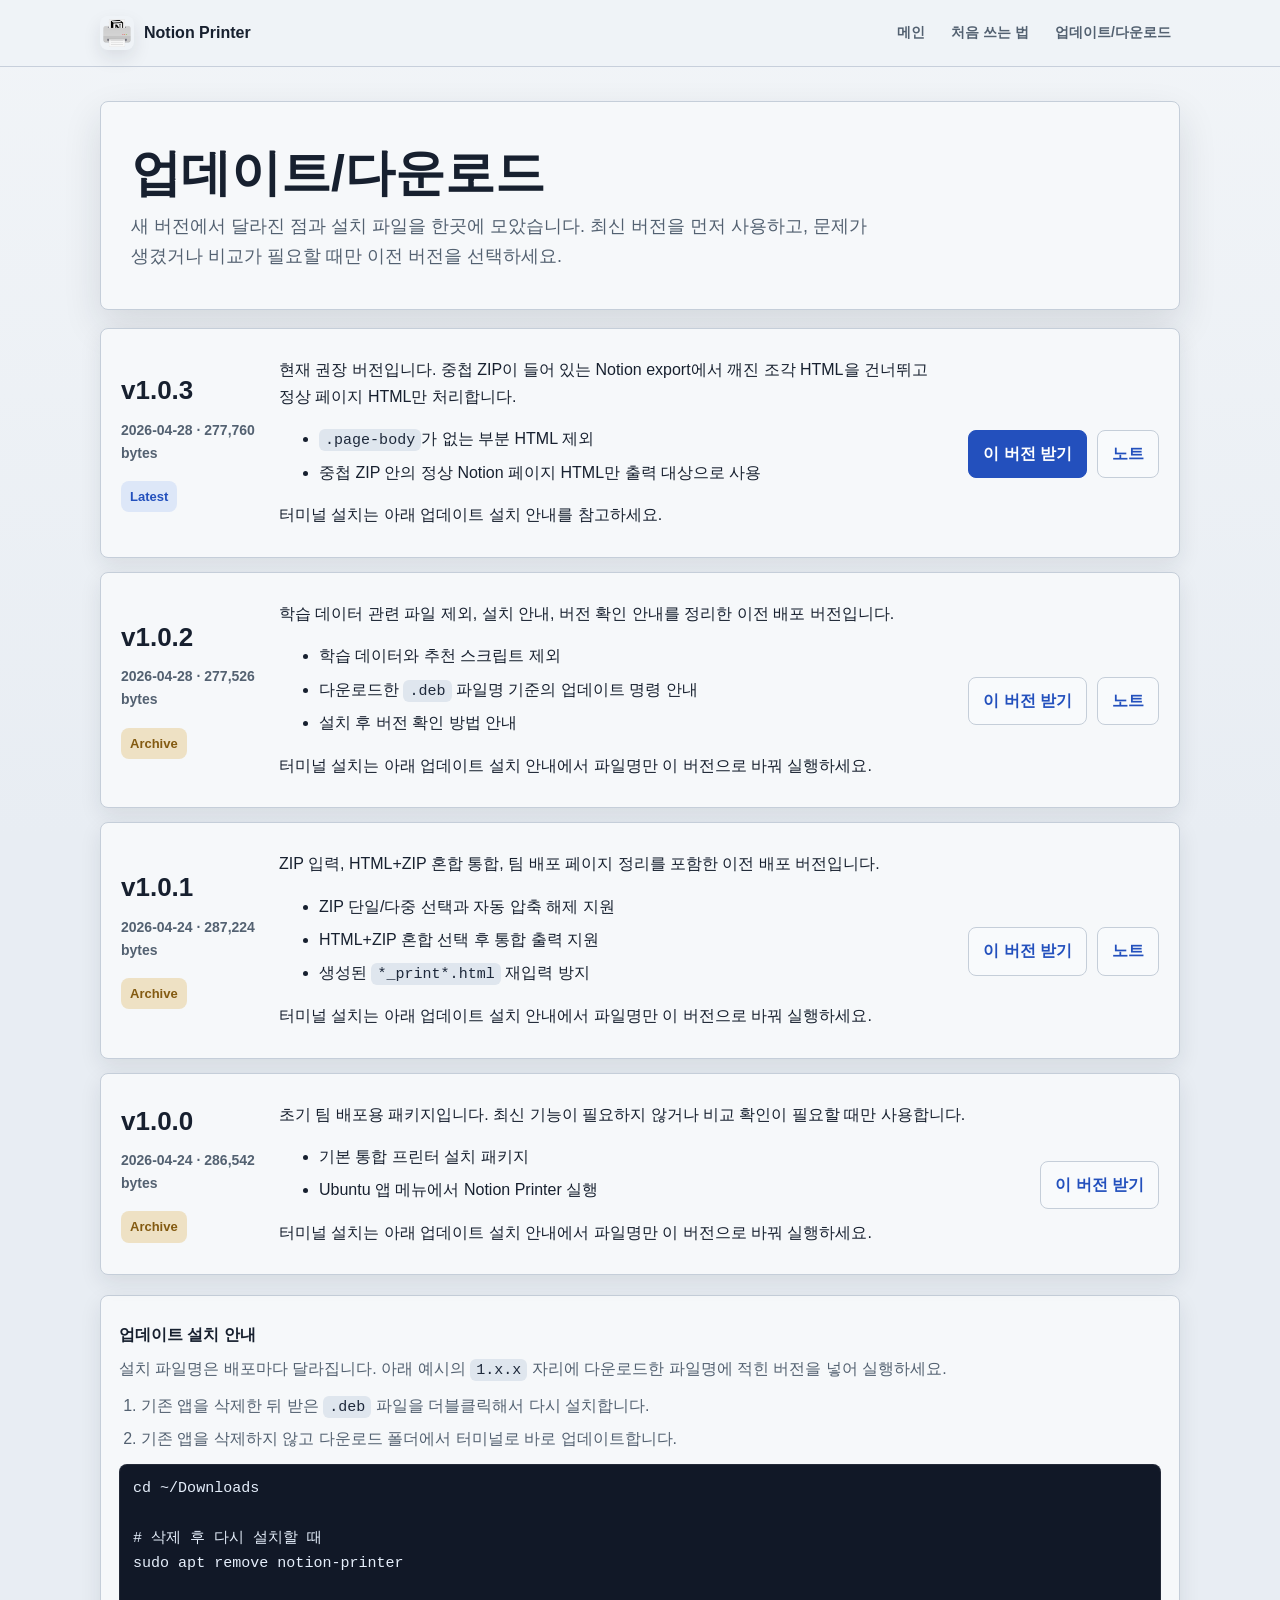
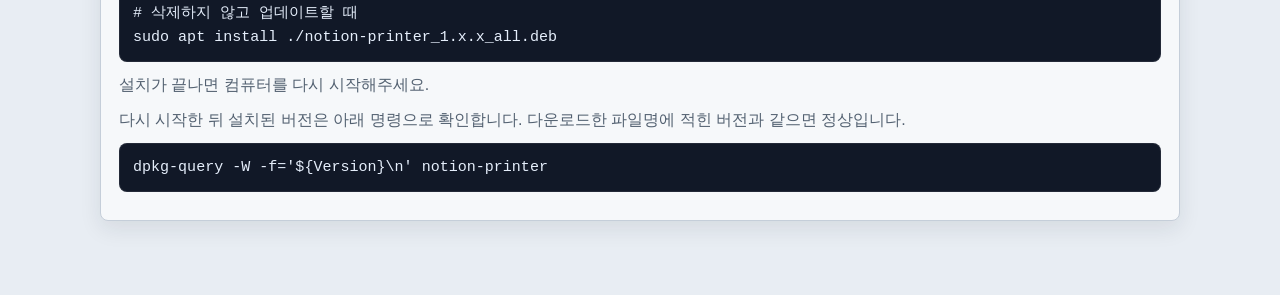
==== commit 0a7ab7ce: "Add update notes for 1.0.2 and 1.0.3" ====
--- a/docs/downloads/index.html
+++ b/docs/downloads/index.html
@@ -3,7 +3,7 @@
 <head>
   <meta charset="utf-8">
   <meta name="viewport" content="width=device-width, initial-scale=1">
-  <title>Notion Printer 다운로드</title>
+  <title>Notion Printer 업데이트/다운로드</title>
   <style>
     :root {
       --ink: #1f2937;
@@ -278,6 +278,7 @@
         </div>
         <div class="actions">
           <a class="button primary" href="./notion-printer_1.0.3_all.deb" download>이 버전 받기</a>
+          <a class="button" href="../update-report-v1-0-3.html">노트</a>
         </div>
       </article>
 
@@ -298,6 +299,7 @@
         </div>
         <div class="actions">
           <a class="button" href="./notion-printer_1.0.2_all.deb" download>이 버전 받기</a>
+          <a class="button" href="../update-report-v1-0-2.html">노트</a>
         </div>
       </article>
 
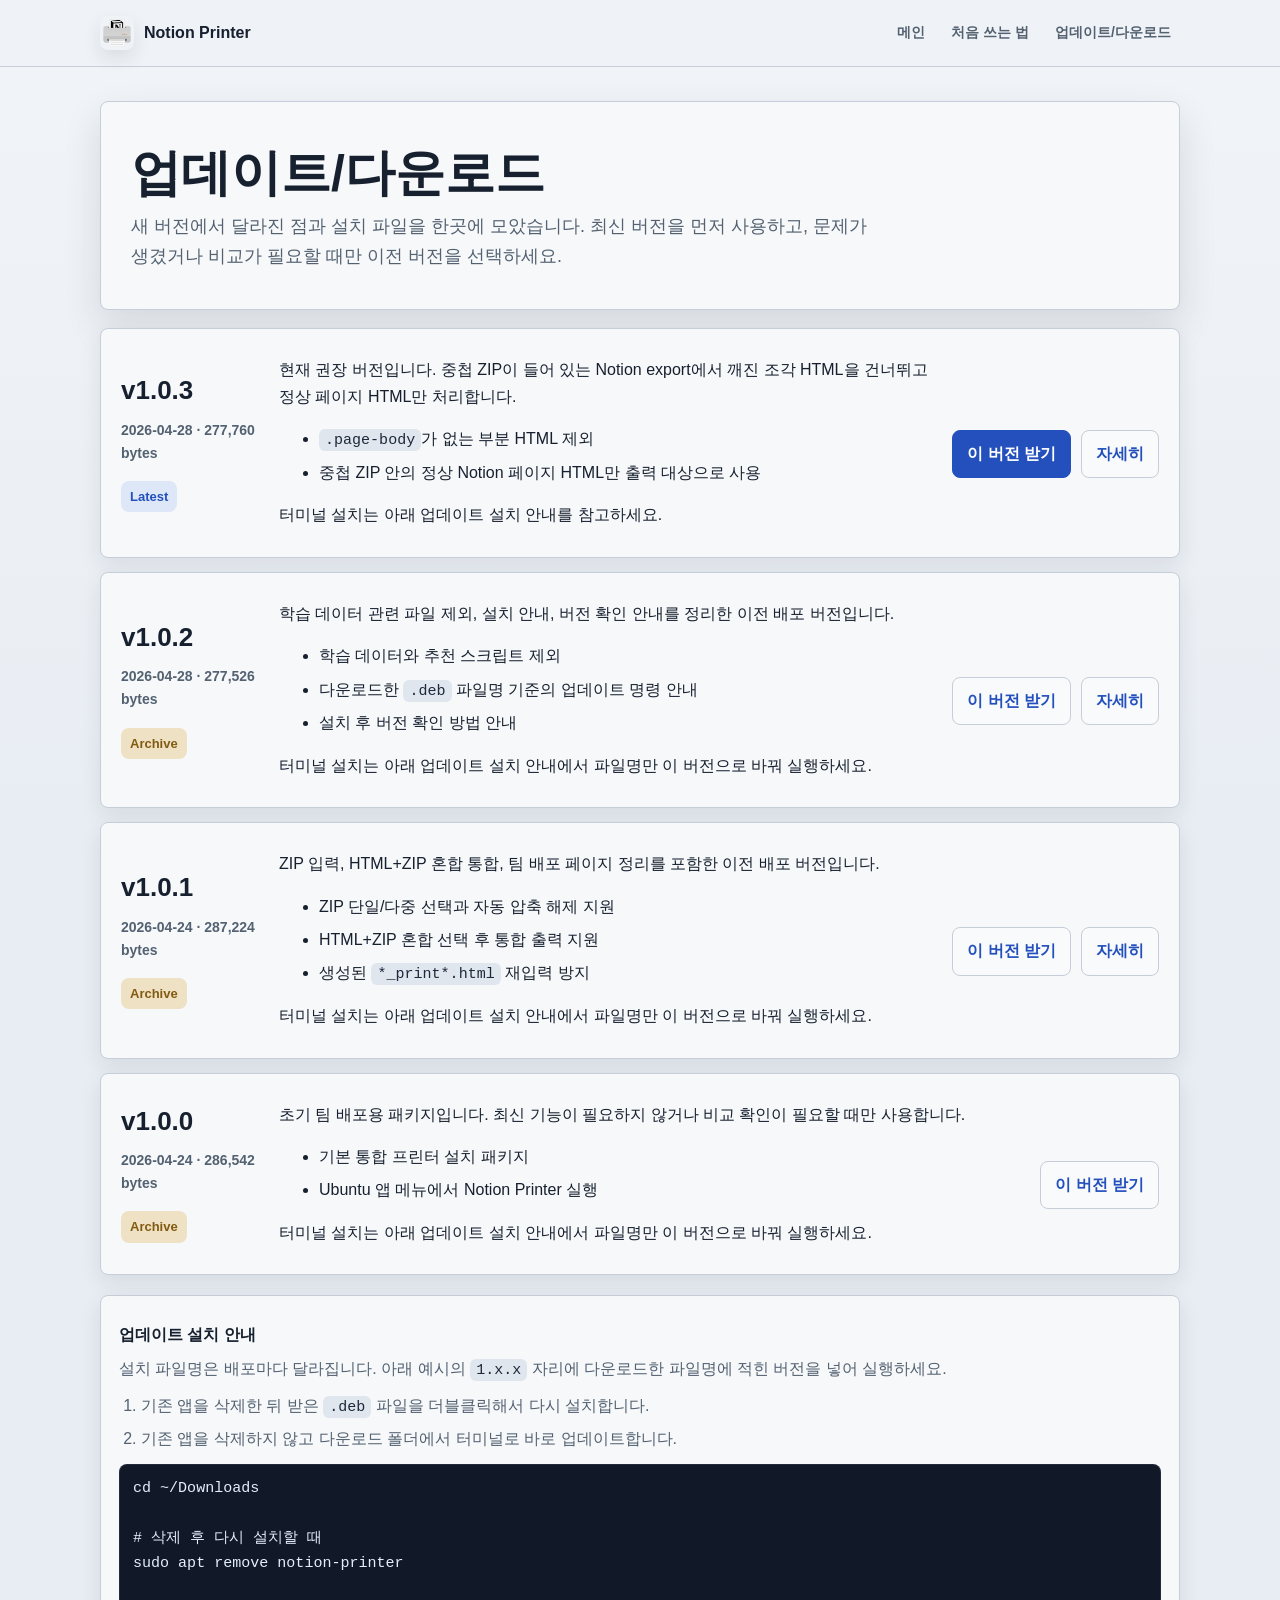
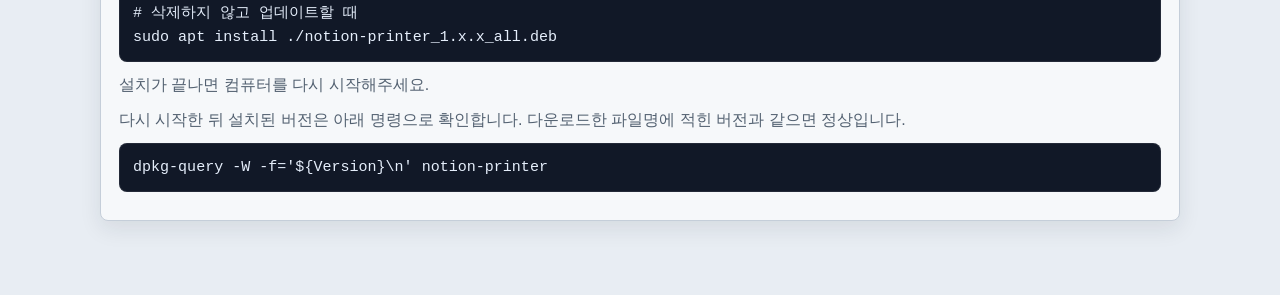
==== commit cb1126c0: "Unify update detail button labels" ====
--- a/docs/downloads/index.html
+++ b/docs/downloads/index.html
@@ -278,7 +278,7 @@
         </div>
         <div class="actions">
           <a class="button primary" href="./notion-printer_1.0.3_all.deb" download>이 버전 받기</a>
-          <a class="button" href="../update-report-v1-0-3.html">노트</a>
+          <a class="button" href="../update-report-v1-0-3.html">자세히</a>
         </div>
       </article>
 
@@ -299,7 +299,7 @@
         </div>
         <div class="actions">
           <a class="button" href="./notion-printer_1.0.2_all.deb" download>이 버전 받기</a>
-          <a class="button" href="../update-report-v1-0-2.html">노트</a>
+          <a class="button" href="../update-report-v1-0-2.html">자세히</a>
         </div>
       </article>
 
@@ -320,7 +320,7 @@
         </div>
         <div class="actions">
           <a class="button" href="./notion-printer_1.0.1_all.deb" download>이 버전 받기</a>
-          <a class="button" href="../update-report-v1-0-1.html">노트</a>
+          <a class="button" href="../update-report-v1-0-1.html">자세히</a>
         </div>
       </article>
 
--- a/docs/assets/site.css
+++ b/docs/assets/site.css
@@ -230,17 +230,6 @@
   font-weight: 900;
 }
 
-.install-note {
-  border-color: rgba(131, 90, 17, 0.24);
-  background: var(--amber-soft);
-  color: #6f4c10;
-}
-
-.install-note pre {
-  background: #111827;
-  color: #e5eefb;
-}
-
 .actions {
   display: flex;
   flex-wrap: wrap;
@@ -454,6 +443,17 @@
   box-shadow: var(--soft-shadow);
 }
 
+.section-heading {
+  display: flex;
+  align-items: flex-start;
+  justify-content: space-between;
+  gap: 16px;
+}
+
+.section-heading .lead {
+  margin: 0;
+}
+
 .grid,
 .workflow,
 .hero-grid,
@@ -509,6 +509,24 @@
   min-height: 132px;
 }
 
+.install-grid {
+  align-items: stretch;
+}
+
+.install-panel {
+  display: grid;
+  align-content: start;
+  gap: 10px;
+}
+
+.install-panel .actions {
+  margin-top: 6px;
+}
+
+.install-panel pre {
+  margin: 4px 0 8px;
+}
+
 .card:nth-child(2),
 .feature:nth-child(2n) {
   background: #edf5ec;
@@ -567,36 +585,6 @@
   border-radius: 8px;
   font-size: 13px;
   font-weight: 900;
-}
-
-.link-list {
-  display: grid;
-  gap: 9px;
-  margin: 14px 0 0;
-  padding: 0;
-  list-style: none;
-}
-
-.link-list a {
-  display: block;
-  padding: 13px 14px;
-  border: 1px solid var(--line);
-  border-radius: 8px;
-  background: #f6f8fa;
-  font-weight: 900;
-  text-decoration: none;
-}
-
-.link-list a:hover {
-  border-color: rgba(36, 87, 214, 0.28);
-  box-shadow: var(--soft-shadow);
-}
-
-.link-list span {
-  display: block;
-  color: var(--muted);
-  font-size: 14px;
-  font-weight: 500;
 }
 
 .page .hero {
@@ -777,6 +765,10 @@
     grid-template-columns: 1fr;
   }
 
+  .section-heading {
+    display: grid;
+  }
+
   h1 { font-size: 38px; }
 }
 
@@ -808,15 +800,24 @@
     padding: 20px;
   }
 
+  .home-page .hero {
+    min-height: auto;
+  }
+
+  .home-page .hero > *,
+  .actions {
+    min-width: 0;
+  }
+
   .home-page .section {
     padding: 22px 0;
   }
 
   h1 {
-    max-width: calc(100vw - 68px);
-    font-size: 32px;
+    max-width: 100%;
+    font-size: 30px;
     line-height: 1.16;
-    word-break: break-all;
+    word-break: keep-all;
     overflow-wrap: anywhere;
   }
 
@@ -825,14 +826,24 @@
     overflow-wrap: anywhere;
   }
 
+  pre {
+    max-width: 100%;
+  }
+
+  pre code {
+    display: block;
+    white-space: pre-wrap;
+    overflow-wrap: anywhere;
+  }
+
   .mobile-only-break {
     display: block;
   }
 
   .lead {
-    max-width: calc(100vw - 68px);
+    max-width: 100%;
     font-size: 16px;
-    word-break: break-all;
+    word-break: keep-all;
     overflow-wrap: anywhere;
   }
 
@@ -842,8 +853,30 @@
     word-break: normal;
     overflow-wrap: anywhere;
   }
+
+  .home-page .app-preview {
+    padding: 14px;
+  }
+
+  .home-page .app-preview .preview-title {
+    padding-bottom: 0;
+    border-bottom: 0;
+  }
+
+  .home-page .app-preview .preview-dropzone,
+  .home-page .app-preview .preview-flow {
+    display: none;
+  }
+
   table { display: block; overflow-x: auto; }
-  .button { width: 100%; }
+  .button {
+    width: 100%;
+    max-width: 100%;
+    flex: 0 0 100%;
+    white-space: normal;
+    text-align: center;
+    overflow-wrap: anywhere;
+  }
   .home-page .hero,
   .app-preview,
   .preview-step,
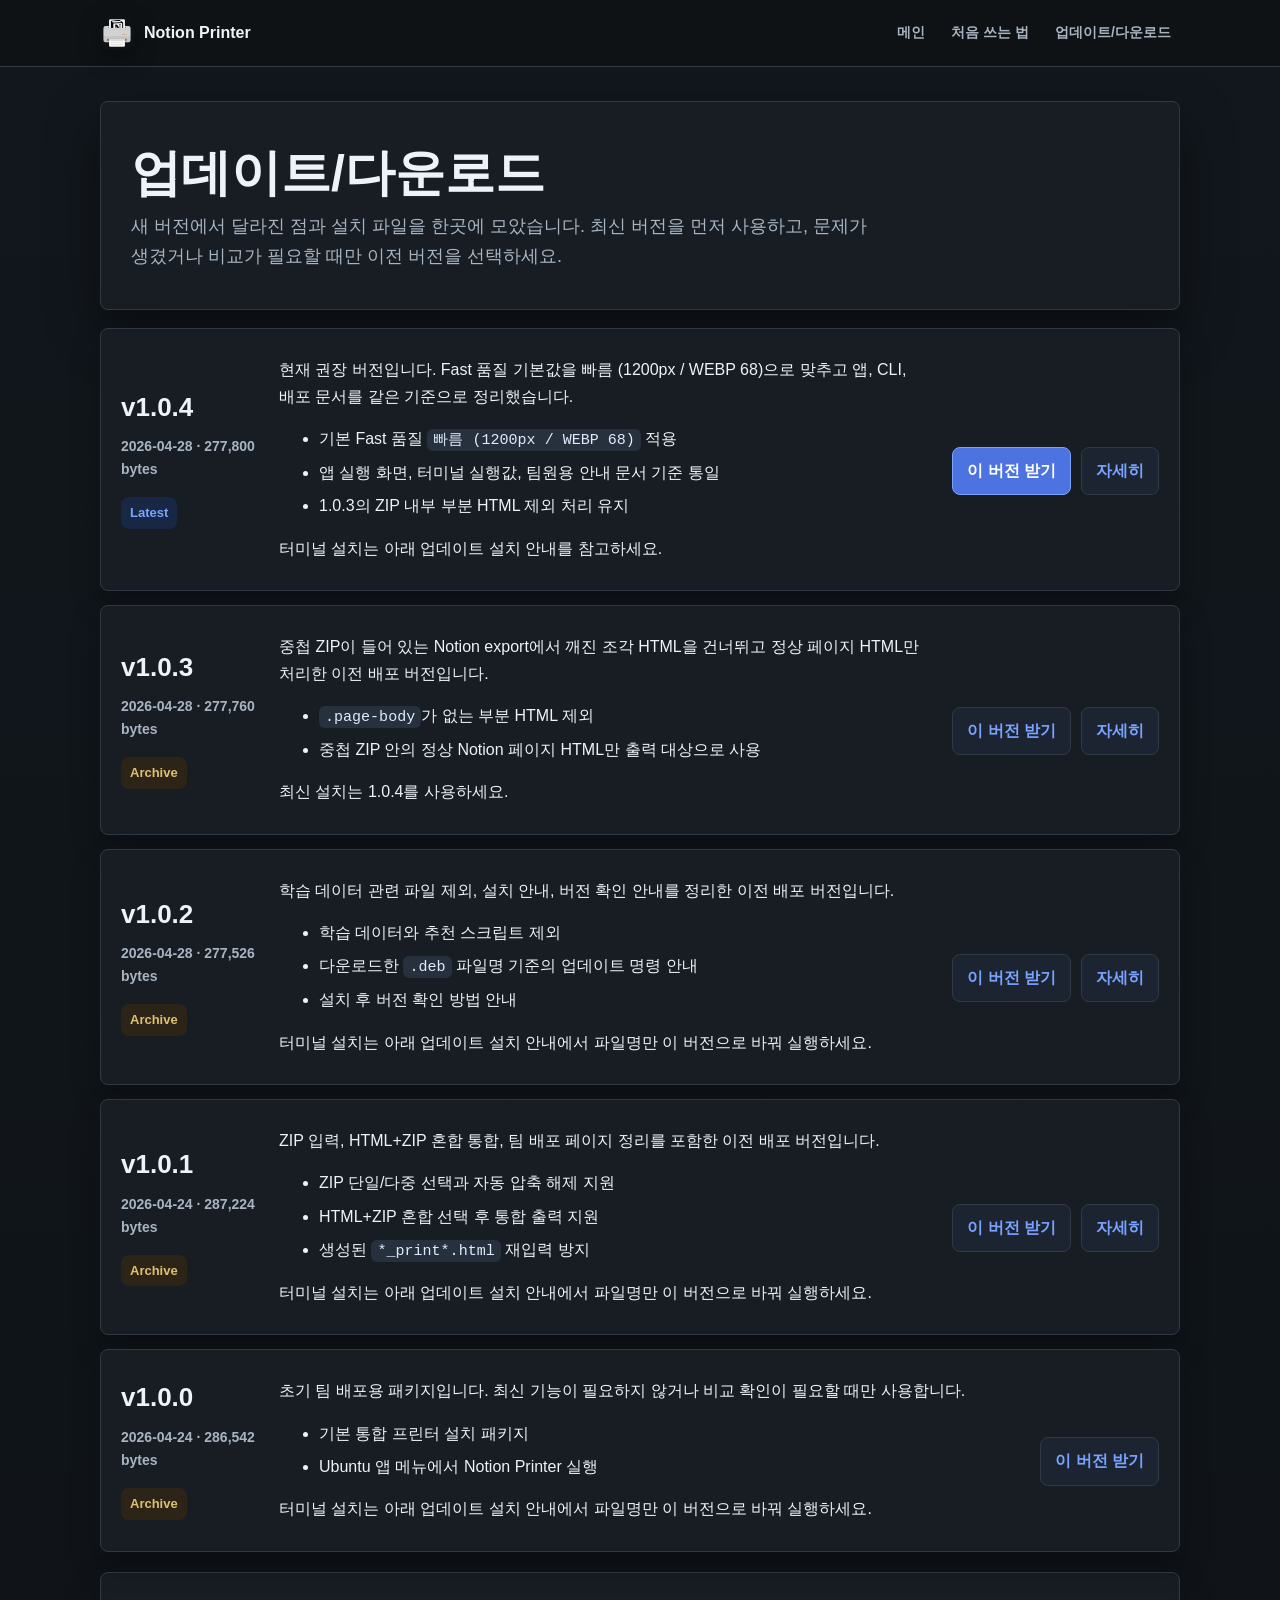
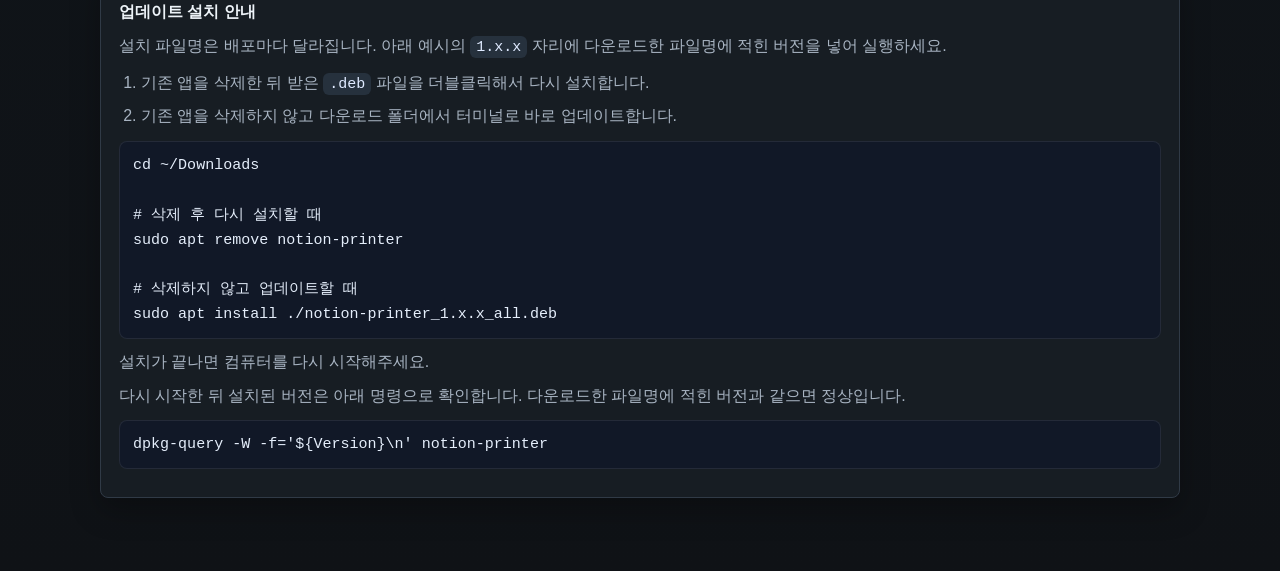
==== commit 8667ad22: "Release notion printer 1.0.4" ====
--- a/docs/downloads/index.html
+++ b/docs/downloads/index.html
@@ -264,20 +264,41 @@
     <section class="list" aria-label="다운로드 목록">
       <article class="release">
         <div>
+          <h2>v1.0.4</h2>
+          <p class="meta">2026-04-28 · 277,800 bytes</p>
+          <span class="badge">Latest</span>
+        </div>
+        <div>
+          <p>현재 권장 버전입니다. Fast 품질 기본값을 빠름 (1200px / WEBP 68)으로 맞추고 앱, CLI, 배포 문서를 같은 기준으로 정리했습니다.</p>
+          <ul>
+            <li>기본 Fast 품질 <code>빠름 (1200px / WEBP 68)</code> 적용</li>
+            <li>앱 실행 화면, 터미널 실행값, 팀원용 안내 문서 기준 통일</li>
+            <li>1.0.3의 ZIP 내부 부분 HTML 제외 처리 유지</li>
+          </ul>
+          <p>터미널 설치는 아래 업데이트 설치 안내를 참고하세요.</p>
+        </div>
+        <div class="actions">
+          <a class="button primary" href="./notion-printer_1.0.4_all.deb" download>이 버전 받기</a>
+          <a class="button" href="../update-report-v1-0-4.html">자세히</a>
+        </div>
+      </article>
+
+      <article class="release">
+        <div>
           <h2>v1.0.3</h2>
           <p class="meta">2026-04-28 · 277,760 bytes</p>
-          <span class="badge">Latest</span>
-        </div>
-        <div>
-          <p>현재 권장 버전입니다. 중첩 ZIP이 들어 있는 Notion export에서 깨진 조각 HTML을 건너뛰고 정상 페이지 HTML만 처리합니다.</p>
+          <span class="badge archive">Archive</span>
+        </div>
+        <div>
+          <p>중첩 ZIP이 들어 있는 Notion export에서 깨진 조각 HTML을 건너뛰고 정상 페이지 HTML만 처리한 이전 배포 버전입니다.</p>
           <ul>
             <li><code>.page-body</code>가 없는 부분 HTML 제외</li>
             <li>중첩 ZIP 안의 정상 Notion 페이지 HTML만 출력 대상으로 사용</li>
           </ul>
-          <p>터미널 설치는 아래 업데이트 설치 안내를 참고하세요.</p>
-        </div>
-        <div class="actions">
-          <a class="button primary" href="./notion-printer_1.0.3_all.deb" download>이 버전 받기</a>
+          <p>최신 설치는 1.0.4를 사용하세요.</p>
+        </div>
+        <div class="actions">
+          <a class="button" href="./notion-printer_1.0.3_all.deb" download>이 버전 받기</a>
           <a class="button" href="../update-report-v1-0-3.html">자세히</a>
         </div>
       </article>
--- a/docs/assets/site.css
+++ b/docs/assets/site.css
@@ -1,21 +1,21 @@
 :root {
-  --ink: #17202f;
-  --muted: #536171;
-  --paper: #e8edf3;
-  --panel: #f6f8fa;
-  --panel-strong: #eef3f7;
-  --line: #c5ced9;
-  --blue: #2350bd;
-  --blue-soft: #dde7f8;
-  --green: #0d7555;
-  --green-soft: #dceee6;
-  --coral: #a9543e;
-  --coral-soft: #f2e1db;
-  --amber: #835a11;
-  --amber-soft: #eee1c4;
-  --slate: #334155;
-  --shadow: 0 16px 38px rgba(23, 32, 47, 0.12);
-  --soft-shadow: 0 8px 22px rgba(23, 32, 47, 0.09);
+  --ink: #edf3f8;
+  --muted: #a8b4c2;
+  --paper: #0f1216;
+  --panel: #171d23;
+  --panel-strong: #1e2630;
+  --line: #303a46;
+  --blue: #7aa2ff;
+  --blue-soft: #172744;
+  --green: #75d6a7;
+  --green-soft: #142a22;
+  --coral: #efa08a;
+  --coral-soft: #2e1d1a;
+  --amber: #dec071;
+  --amber-soft: #2c2417;
+  --slate: #95a5b8;
+  --shadow: 0 22px 54px rgba(0, 0, 0, 0.38);
+  --soft-shadow: 0 12px 30px rgba(0, 0, 0, 0.28);
 }
 
 * { box-sizing: border-box; }
@@ -25,7 +25,7 @@
 body {
   margin: 0;
   background:
-    linear-gradient(180deg, rgba(242, 245, 248, 0.94) 0%, rgba(232, 237, 243, 0.96) 44%, #e8edf3 100%),
+    linear-gradient(180deg, #12171d 0%, #10151a 48%, #0f1216 100%),
     var(--paper);
   color: var(--ink);
   font-family: "Noto Sans KR", "Apple SD Gothic Neo", "Pretendard", sans-serif;
@@ -39,8 +39,8 @@
   position: sticky;
   top: 0;
   z-index: 20;
-  border-bottom: 1px solid rgba(197, 206, 217, 0.94);
-  background: rgba(239, 243, 247, 0.94);
+  border-bottom: 1px solid rgba(56, 66, 80, 0.92);
+  background: rgba(15, 18, 22, 0.9);
   backdrop-filter: blur(14px);
 }
 
@@ -74,7 +74,7 @@
   width: 34px;
   height: 34px;
   border-radius: 8px;
-  box-shadow: 0 8px 18px rgba(23, 32, 47, 0.10);
+  box-shadow: 0 8px 22px rgba(0, 0, 0, 0.34);
 }
 
 .nav-links {
@@ -94,7 +94,7 @@
 }
 
 .nav-links a:hover {
-  background: #dfe6ee;
+  background: #1d2630;
   color: var(--ink);
 }
 
@@ -121,7 +121,7 @@
   min-height: 470px;
   padding: 42px;
   background:
-    linear-gradient(90deg, #f7f9fb 0%, #f3f6f9 58%, #e8f0eb 100%);
+    linear-gradient(100deg, #171d23 0%, #151b21 58%, #17231e 100%);
 }
 
 .home-page .hero::after {
@@ -245,7 +245,7 @@
   padding: 10px 14px;
   border: 1px solid var(--line);
   border-radius: 8px;
-  background: #f8fafc;
+  background: #1b2430;
   color: var(--blue);
   font-weight: 900;
   text-decoration: none;
@@ -255,17 +255,18 @@
 
 .button:hover {
   transform: translateY(-1px);
-  box-shadow: 0 10px 22px rgba(36, 87, 214, 0.13);
+  background: #212c39;
+  box-shadow: 0 12px 28px rgba(0, 0, 0, 0.32);
 }
 
 .button.primary {
   border-color: var(--blue);
-  background: var(--blue);
+  background: #4c73e0;
   color: #ffffff;
 }
 
 .button.secondary {
-  border-color: rgba(36, 87, 214, 0.22);
+  border-color: rgba(122, 162, 255, 0.32);
   color: var(--blue);
 }
 
@@ -319,7 +320,7 @@
   display: grid;
   gap: 14px;
   padding: 18px;
-  background: #f5f8fb;
+  background: #151c23;
 }
 
 .preview-title {
@@ -349,7 +350,7 @@
 
 .preview-dropzone {
   padding: 18px;
-  border: 1px dashed rgba(36, 87, 214, 0.42);
+  border: 1px dashed rgba(122, 162, 255, 0.42);
   border-radius: 8px;
   background: var(--blue-soft);
 }
@@ -377,7 +378,7 @@
   display: inline-flex;
   padding: 5px 8px;
   border-radius: 8px;
-  background: #eef3f7;
+  background: #25303c;
   color: var(--slate);
   font-size: 13px;
   font-weight: 900;
@@ -396,7 +397,7 @@
   padding: 14px;
   border: 1px solid var(--line);
   border-radius: 8px;
-  background: #eef3f7;
+  background: #1d2630;
 }
 
 .preview-step strong,
@@ -407,16 +408,16 @@
 
 .preview-output {
   background: var(--green-soft);
-  border-color: rgba(15, 139, 95, 0.24);
+  border-color: rgba(117, 214, 167, 0.28);
 }
 
 .preview-restart {
   margin: 0;
   padding: 12px 14px;
-  border: 1px solid rgba(196, 95, 70, 0.22);
+  border: 1px solid rgba(239, 160, 138, 0.28);
   border-radius: 8px;
   background: var(--coral-soft);
-  color: #944834;
+  color: #f3b9a9;
   font-weight: 800;
 }
 
@@ -425,7 +426,7 @@
   padding: 28px;
   border: 1px solid var(--line);
   border-radius: 8px;
-  background: rgba(246, 248, 250, 0.9);
+  background: rgba(23, 29, 35, 0.94);
   box-shadow: var(--soft-shadow);
 }
 
@@ -438,8 +439,8 @@
 
 .home-page .section.warm {
   padding: 28px;
-  border: 1px solid rgba(196, 95, 70, 0.18);
-  background: #f1e8e2;
+  border: 1px solid rgba(239, 160, 138, 0.22);
+  background: #181c1f;
   box-shadow: var(--soft-shadow);
 }
 
@@ -529,12 +530,12 @@
 
 .card:nth-child(2),
 .feature:nth-child(2n) {
-  background: #edf5ec;
+  background: #16231e;
 }
 
 .card:nth-child(3),
 .feature:nth-child(3n) {
-  background: #f2eadf;
+  background: #231d16;
 }
 
 .step {
@@ -554,7 +555,7 @@
   margin-bottom: 10px;
   border-radius: 8px;
   background: var(--slate);
-  color: #ffffff;
+  color: #0f1216;
   font-size: 13px;
   font-weight: 900;
 }
@@ -594,12 +595,12 @@
 code {
   padding: 2px 6px;
   border-radius: 6px;
-  background: #dfe6ee;
-  color: #1e293b;
+  background: #26313d;
+  color: #dfeaff;
   font-family: "JetBrains Mono", "D2Coding", monospace;
   font-size: 0.94em;
-  overflow-wrap: anywhere;
-  word-break: break-word;
+  overflow-wrap: break-word;
+  word-break: normal;
   white-space: normal;
 }
 
@@ -607,8 +608,9 @@
   overflow-x: auto;
   padding: 16px 18px;
   border-radius: 8px;
-  background: #111827;
+  background: #070b11;
   color: #eef2ff;
+  box-shadow: inset 0 0 0 1px rgba(255, 255, 255, 0.06);
 }
 
 pre code {
@@ -638,8 +640,8 @@
 }
 
 th {
-  background: #dfe8f1;
-  color: #263348;
+  background: #202a35;
+  color: #dce8f5;
   font-size: 14px;
 }
 
@@ -661,7 +663,7 @@
   padding: 14px 16px 14px 54px;
   border: 1px solid var(--line);
   border-radius: 8px;
-  background: #f6f8fa;
+  background: #171d23;
 }
 
 .steps li::before {
@@ -695,29 +697,29 @@
 .blue,
 .callout.sky {
   background: var(--blue-soft);
-  border-color: rgba(36, 87, 214, 0.22);
-  color: #1744aa;
+  border-color: rgba(122, 162, 255, 0.28);
+  color: #cfe0ff;
 }
 
 .green,
 .callout.mint {
   background: var(--green-soft);
-  border-color: rgba(15, 139, 95, 0.22);
-  color: #0d6f4d;
+  border-color: rgba(117, 214, 167, 0.28);
+  color: #cbf4df;
 }
 
 .amber,
 .callout.sun {
   background: var(--amber-soft);
-  border-color: rgba(154, 106, 19, 0.24);
-  color: #7c5511;
+  border-color: rgba(222, 192, 113, 0.28);
+  color: #f0d99c;
 }
 
 .red,
 .callout.coral {
-  background: #f2deda;
-  border-color: rgba(194, 65, 53, 0.22);
-  color: #98352c;
+  background: var(--coral-soft);
+  border-color: rgba(239, 160, 138, 0.28);
+  color: #f0b3a4;
 }
 
 ul.clean,
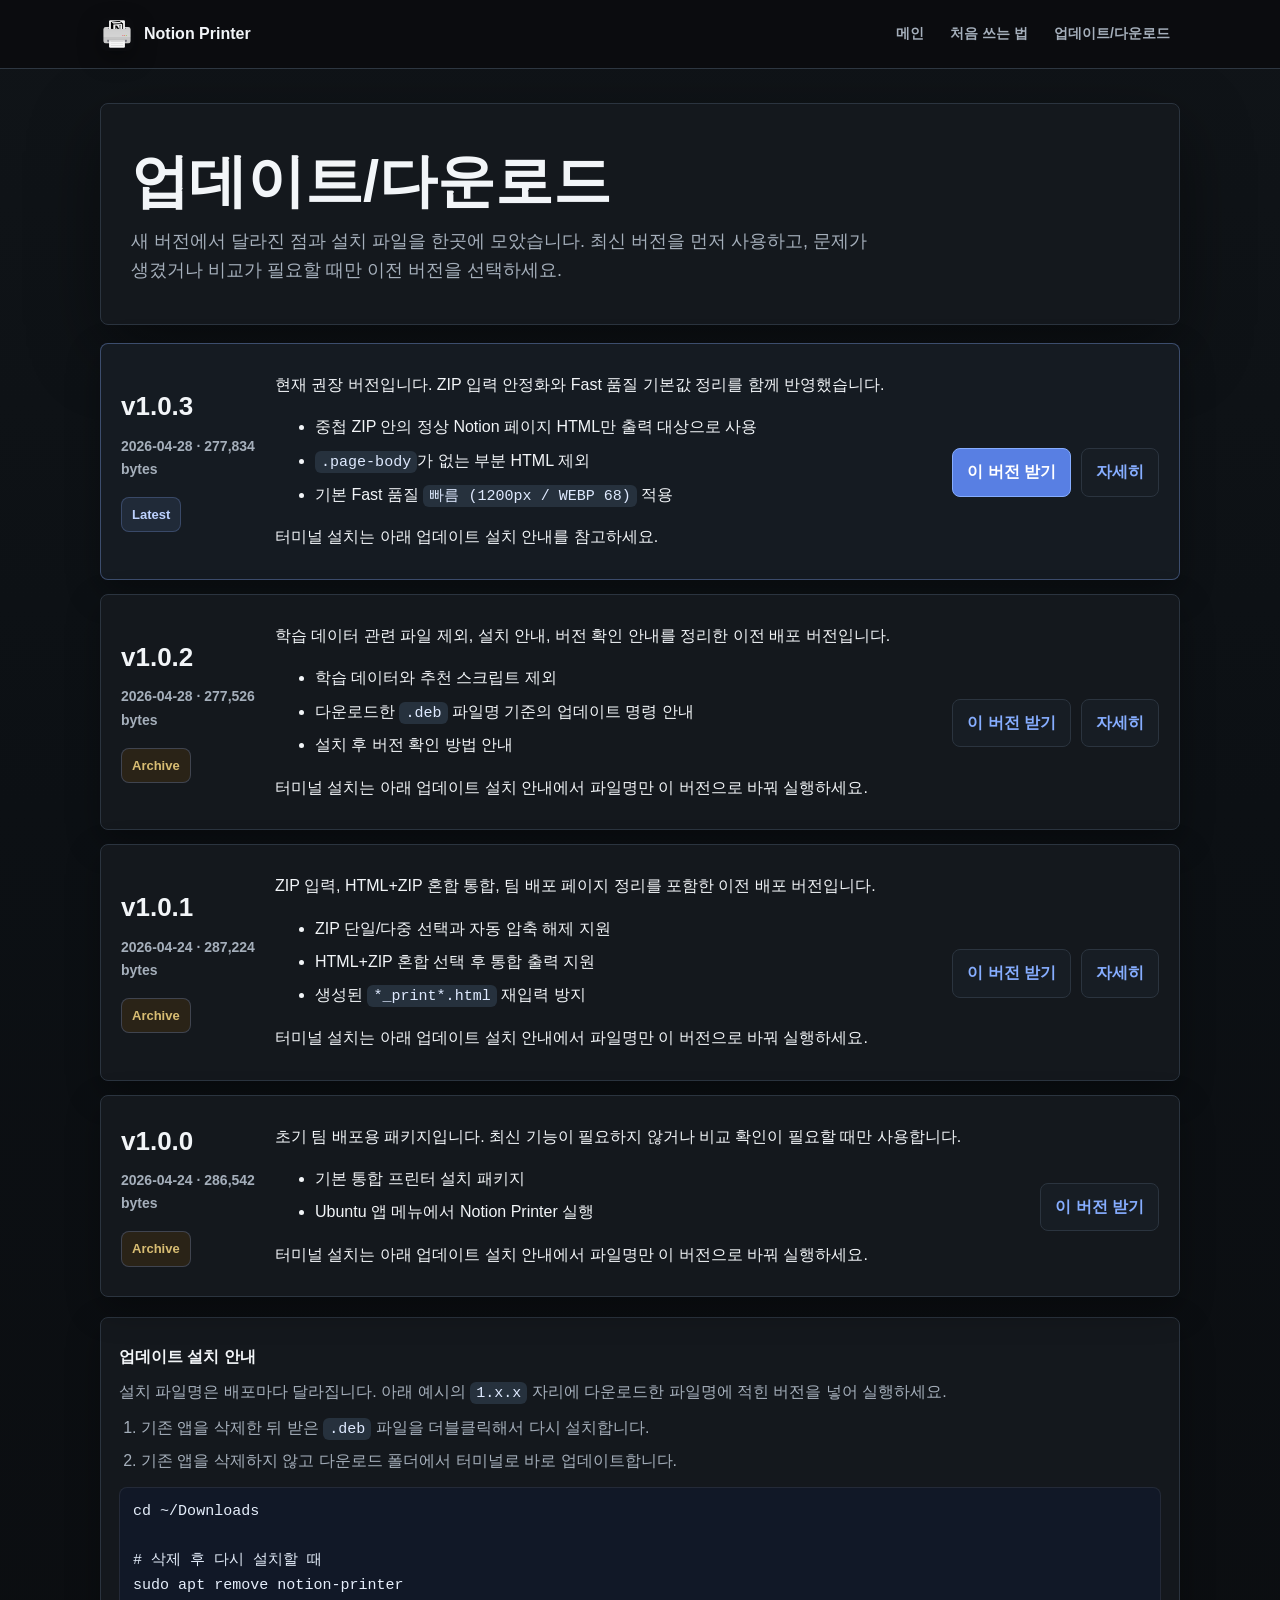
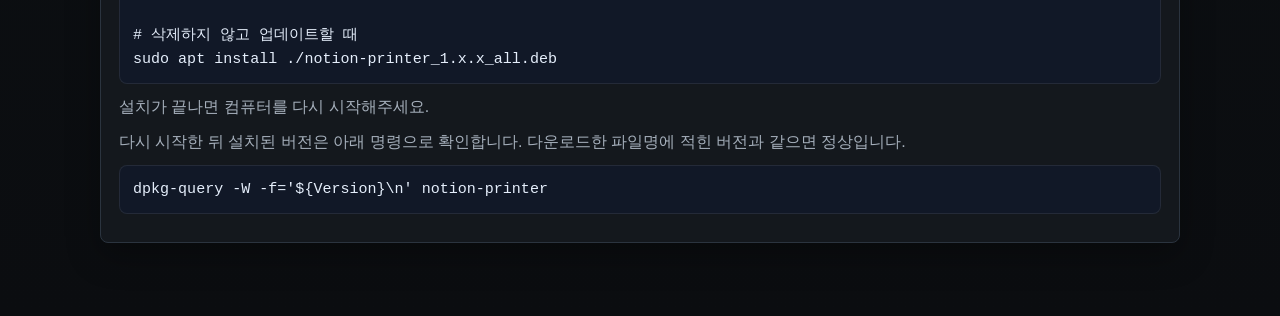
==== commit 7fddbe52: "Fold latest changes into 1.0.3" ====
--- a/docs/downloads/index.html
+++ b/docs/downloads/index.html
@@ -264,41 +264,21 @@
     <section class="list" aria-label="다운로드 목록">
       <article class="release">
         <div>
-          <h2>v1.0.4</h2>
-          <p class="meta">2026-04-28 · 277,800 bytes</p>
+          <h2>v1.0.3</h2>
+          <p class="meta">2026-04-28 · 277,834 bytes</p>
           <span class="badge">Latest</span>
         </div>
         <div>
-          <p>현재 권장 버전입니다. Fast 품질 기본값을 빠름 (1200px / WEBP 68)으로 맞추고 앱, CLI, 배포 문서를 같은 기준으로 정리했습니다.</p>
+          <p>현재 권장 버전입니다. ZIP 입력 안정화와 Fast 품질 기본값 정리를 함께 반영했습니다.</p>
           <ul>
+            <li>중첩 ZIP 안의 정상 Notion 페이지 HTML만 출력 대상으로 사용</li>
+            <li><code>.page-body</code>가 없는 부분 HTML 제외</li>
             <li>기본 Fast 품질 <code>빠름 (1200px / WEBP 68)</code> 적용</li>
-            <li>앱 실행 화면, 터미널 실행값, 팀원용 안내 문서 기준 통일</li>
-            <li>1.0.3의 ZIP 내부 부분 HTML 제외 처리 유지</li>
           </ul>
           <p>터미널 설치는 아래 업데이트 설치 안내를 참고하세요.</p>
         </div>
         <div class="actions">
-          <a class="button primary" href="./notion-printer_1.0.4_all.deb" download>이 버전 받기</a>
-          <a class="button" href="../update-report-v1-0-4.html">자세히</a>
-        </div>
-      </article>
-
-      <article class="release">
-        <div>
-          <h2>v1.0.3</h2>
-          <p class="meta">2026-04-28 · 277,760 bytes</p>
-          <span class="badge archive">Archive</span>
-        </div>
-        <div>
-          <p>중첩 ZIP이 들어 있는 Notion export에서 깨진 조각 HTML을 건너뛰고 정상 페이지 HTML만 처리한 이전 배포 버전입니다.</p>
-          <ul>
-            <li><code>.page-body</code>가 없는 부분 HTML 제외</li>
-            <li>중첩 ZIP 안의 정상 Notion 페이지 HTML만 출력 대상으로 사용</li>
-          </ul>
-          <p>최신 설치는 1.0.4를 사용하세요.</p>
-        </div>
-        <div class="actions">
-          <a class="button" href="./notion-printer_1.0.3_all.deb" download>이 버전 받기</a>
+          <a class="button primary" href="./notion-printer_1.0.3_all.deb" download>이 버전 받기</a>
           <a class="button" href="../update-report-v1-0-3.html">자세히</a>
         </div>
       </article>
--- a/docs/assets/site.css
+++ b/docs/assets/site.css
@@ -1,21 +1,21 @@
 :root {
-  --ink: #edf3f8;
-  --muted: #a8b4c2;
-  --paper: #0f1216;
-  --panel: #171d23;
-  --panel-strong: #1e2630;
-  --line: #303a46;
-  --blue: #7aa2ff;
-  --blue-soft: #172744;
-  --green: #75d6a7;
-  --green-soft: #142a22;
-  --coral: #efa08a;
-  --coral-soft: #2e1d1a;
-  --amber: #dec071;
-  --amber-soft: #2c2417;
-  --slate: #95a5b8;
-  --shadow: 0 22px 54px rgba(0, 0, 0, 0.38);
-  --soft-shadow: 0 12px 30px rgba(0, 0, 0, 0.28);
+  --ink: #f2f5f8;
+  --muted: #a5afbb;
+  --paper: #0b0d10;
+  --panel: #14181d;
+  --panel-strong: #181e25;
+  --line: #2b343f;
+  --blue: #86adff;
+  --blue-soft: #172237;
+  --green: #7ad3a1;
+  --green-soft: #13241d;
+  --coral: #e19b85;
+  --coral-soft: #291d19;
+  --amber: #d8bd73;
+  --amber-soft: #2a2317;
+  --slate: #b1bcc8;
+  --shadow: 0 24px 70px rgba(0, 0, 0, 0.42);
+  --soft-shadow: 0 12px 34px rgba(0, 0, 0, 0.30);
 }
 
 * { box-sizing: border-box; }
@@ -25,7 +25,7 @@
 body {
   margin: 0;
   background:
-    linear-gradient(180deg, #12171d 0%, #10151a 48%, #0f1216 100%),
+    linear-gradient(180deg, #101418 0%, #0c1014 42%, #0b0d10 100%),
     var(--paper);
   color: var(--ink);
   font-family: "Noto Sans KR", "Apple SD Gothic Neo", "Pretendard", sans-serif;
@@ -39,8 +39,8 @@
   position: sticky;
   top: 0;
   z-index: 20;
-  border-bottom: 1px solid rgba(56, 66, 80, 0.92);
-  background: rgba(15, 18, 22, 0.9);
+  border-bottom: 1px solid rgba(53, 62, 74, 0.86);
+  background: rgba(11, 13, 16, 0.92);
   backdrop-filter: blur(14px);
 }
 
@@ -54,7 +54,7 @@
 }
 
 .nav {
-  min-height: 66px;
+  min-height: 68px;
   display: flex;
   align-items: center;
   justify-content: space-between;
@@ -80,21 +80,21 @@
 .nav-links {
   display: flex;
   flex-wrap: wrap;
-  gap: 8px;
+  gap: 6px;
   color: var(--muted);
   font-size: 14px;
   font-weight: 800;
 }
 
 .nav-links a {
-  padding: 7px 9px;
+  padding: 8px 10px;
   border-radius: 8px;
   color: inherit;
   text-decoration: none;
 }
 
 .nav-links a:hover {
-  background: #1d2630;
+  background: #171d24;
   color: var(--ink);
 }
 
@@ -115,21 +115,17 @@
   position: relative;
   overflow: hidden;
   display: grid;
-  grid-template-columns: minmax(0, 1.08fr) minmax(320px, 0.78fr);
-  gap: 34px;
-  align-items: center;
-  min-height: 470px;
-  padding: 42px;
+  grid-template-columns: minmax(0, 1fr) minmax(340px, 420px);
+  gap: 40px;
+  align-items: stretch;
+  min-height: 420px;
+  padding: 44px;
   background:
-    linear-gradient(100deg, #171d23 0%, #151b21 58%, #17231e 100%);
+    linear-gradient(180deg, #151a20 0%, #11161b 100%);
 }
 
 .home-page .hero::after {
-  content: "";
-  position: absolute;
-  inset: auto 0 0 0;
-  height: 8px;
-  background: linear-gradient(90deg, var(--blue), var(--green), var(--coral), var(--amber));
+  display: none;
 }
 
 .eyebrow,
@@ -137,10 +133,11 @@
   display: inline-flex;
   align-items: center;
   width: fit-content;
-  padding: 5px 9px;
-  border-radius: 8px;
-  background: var(--blue-soft);
-  color: var(--blue);
+  padding: 6px 10px;
+  border-radius: 8px;
+  border: 1px solid rgba(134, 173, 255, 0.24);
+  background: rgba(134, 173, 255, 0.10);
+  color: #bdd2ff;
   font-size: 13px;
   font-weight: 900;
 }
@@ -174,8 +171,8 @@
 }
 
 h1 {
-  margin: 14px 0 12px;
-  font-size: 50px;
+  margin: 16px 0 14px;
+  font-size: 58px;
   line-height: 1.08;
   letter-spacing: 0;
   word-break: keep-all;
@@ -245,7 +242,7 @@
   padding: 10px 14px;
   border: 1px solid var(--line);
   border-radius: 8px;
-  background: #1b2430;
+  background: #171d24;
   color: var(--blue);
   font-weight: 900;
   text-decoration: none;
@@ -255,13 +252,13 @@
 
 .button:hover {
   transform: translateY(-1px);
-  background: #212c39;
+  background: #1d2530;
   box-shadow: 0 12px 28px rgba(0, 0, 0, 0.32);
 }
 
 .button.primary {
   border-color: var(--blue);
-  background: #4c73e0;
+  background: #587fe3;
   color: #ffffff;
 }
 
@@ -320,7 +317,8 @@
   display: grid;
   gap: 14px;
   padding: 18px;
-  background: #151c23;
+  align-content: start;
+  background: #11161c;
 }
 
 .preview-title {
@@ -350,9 +348,9 @@
 
 .preview-dropzone {
   padding: 18px;
-  border: 1px dashed rgba(122, 162, 255, 0.42);
-  border-radius: 8px;
-  background: var(--blue-soft);
+  border: 1px dashed rgba(134, 173, 255, 0.36);
+  border-radius: 8px;
+  background: #151c27;
 }
 
 .preview-dropzone strong {
@@ -378,7 +376,7 @@
   display: inline-flex;
   padding: 5px 8px;
   border-radius: 8px;
-  background: #25303c;
+  background: #222b35;
   color: var(--slate);
   font-size: 13px;
   font-weight: 900;
@@ -397,7 +395,7 @@
   padding: 14px;
   border: 1px solid var(--line);
   border-radius: 8px;
-  background: #1d2630;
+  background: #171d24;
 }
 
 .preview-step strong,
@@ -407,8 +405,8 @@
 }
 
 .preview-output {
-  background: var(--green-soft);
-  border-color: rgba(117, 214, 167, 0.28);
+  background: #14221c;
+  border-color: rgba(122, 211, 161, 0.28);
 }
 
 .preview-restart {
@@ -422,16 +420,16 @@
 }
 
 .section {
-  margin-top: 28px;
+  margin-top: 30px;
   padding: 28px;
   border: 1px solid var(--line);
   border-radius: 8px;
-  background: rgba(23, 29, 35, 0.94);
+  background: rgba(20, 24, 29, 0.96);
   box-shadow: var(--soft-shadow);
 }
 
 .home-page .section {
-  padding: 26px 0;
+  padding: 28px 0;
   border: 0;
   background: transparent;
   box-shadow: none;
@@ -439,8 +437,8 @@
 
 .home-page .section.warm {
   padding: 28px;
-  border: 1px solid rgba(239, 160, 138, 0.22);
-  background: #181c1f;
+  border: 1px solid var(--line);
+  background: rgba(20, 24, 29, 0.96);
   box-shadow: var(--soft-shadow);
 }
 
@@ -528,16 +526,6 @@
   margin: 4px 0 8px;
 }
 
-.card:nth-child(2),
-.feature:nth-child(2n) {
-  background: #16231e;
-}
-
-.card:nth-child(3),
-.feature:nth-child(3n) {
-  background: #231d16;
-}
-
 .step {
   counter-increment: flow;
 }
@@ -554,8 +542,8 @@
   height: 28px;
   margin-bottom: 10px;
   border-radius: 8px;
-  background: var(--slate);
-  color: #0f1216;
+  background: #22304a;
+  color: #cfe0ff;
   font-size: 13px;
   font-weight: 900;
 }
@@ -568,10 +556,16 @@
 
 .release {
   display: grid;
-  grid-template-columns: 140px minmax(0, 1fr) auto;
+  grid-template-columns: 136px minmax(0, 1fr) auto;
   gap: 18px;
   align-items: center;
   padding: 20px;
+}
+
+.timeline .release:first-child,
+.downloads-page .list .release:first-child {
+  border-color: rgba(134, 173, 255, 0.34);
+  background: #151b22;
 }
 
 .updates-page .release,
@@ -817,9 +811,9 @@
 
   h1 {
     max-width: 100%;
-    font-size: 30px;
+    font-size: 36px;
     line-height: 1.16;
-    word-break: keep-all;
+    word-break: normal;
     overflow-wrap: anywhere;
   }
 
@@ -845,7 +839,15 @@
   .lead {
     max-width: 100%;
     font-size: 16px;
-    word-break: keep-all;
+    word-break: normal;
+    overflow-wrap: anywhere;
+  }
+
+  p,
+  li,
+  td,
+  th {
+    word-break: normal;
     overflow-wrap: anywhere;
   }
 
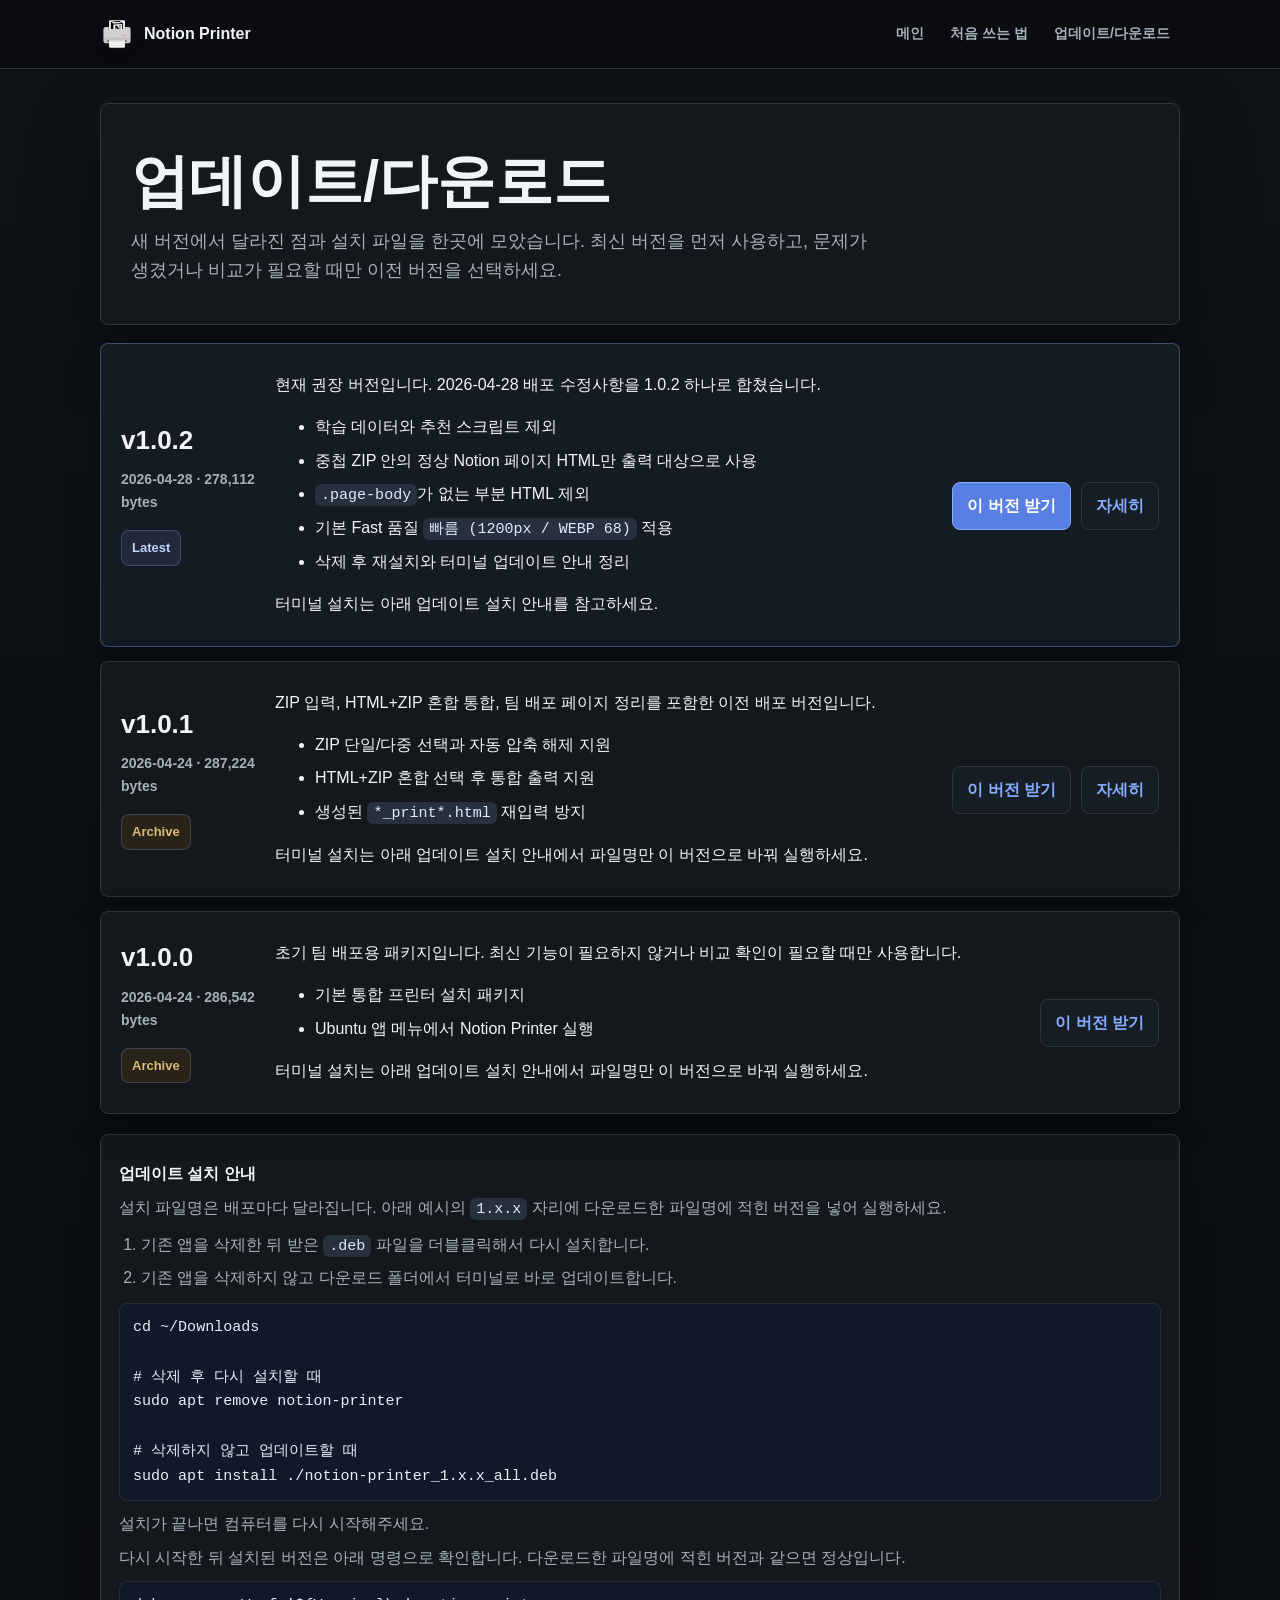
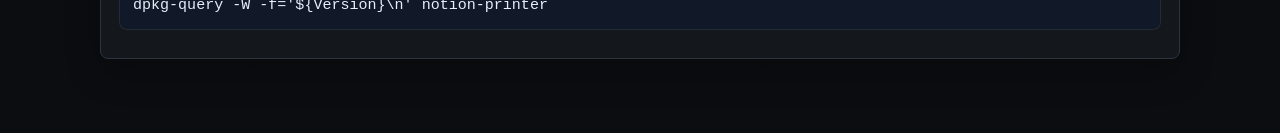
==== commit f24af26c: "Fold daily release into 1.0.2" ====
--- a/docs/downloads/index.html
+++ b/docs/downloads/index.html
@@ -264,42 +264,23 @@
     <section class="list" aria-label="다운로드 목록">
       <article class="release">
         <div>
-          <h2>v1.0.3</h2>
-          <p class="meta">2026-04-28 · 277,834 bytes</p>
+          <h2>v1.0.2</h2>
+          <p class="meta">2026-04-28 · 278,112 bytes</p>
           <span class="badge">Latest</span>
         </div>
         <div>
-          <p>현재 권장 버전입니다. ZIP 입력 안정화와 Fast 품질 기본값 정리를 함께 반영했습니다.</p>
+          <p>현재 권장 버전입니다. 2026-04-28 배포 수정사항을 1.0.2 하나로 합쳤습니다.</p>
           <ul>
+            <li>학습 데이터와 추천 스크립트 제외</li>
             <li>중첩 ZIP 안의 정상 Notion 페이지 HTML만 출력 대상으로 사용</li>
             <li><code>.page-body</code>가 없는 부분 HTML 제외</li>
             <li>기본 Fast 품질 <code>빠름 (1200px / WEBP 68)</code> 적용</li>
+            <li>삭제 후 재설치와 터미널 업데이트 안내 정리</li>
           </ul>
           <p>터미널 설치는 아래 업데이트 설치 안내를 참고하세요.</p>
         </div>
         <div class="actions">
-          <a class="button primary" href="./notion-printer_1.0.3_all.deb" download>이 버전 받기</a>
-          <a class="button" href="../update-report-v1-0-3.html">자세히</a>
-        </div>
-      </article>
-
-      <article class="release">
-        <div>
-          <h2>v1.0.2</h2>
-          <p class="meta">2026-04-28 · 277,526 bytes</p>
-          <span class="badge archive">Archive</span>
-        </div>
-        <div>
-          <p>학습 데이터 관련 파일 제외, 설치 안내, 버전 확인 안내를 정리한 이전 배포 버전입니다.</p>
-          <ul>
-            <li>학습 데이터와 추천 스크립트 제외</li>
-            <li>다운로드한 <code>.deb</code> 파일명 기준의 업데이트 명령 안내</li>
-            <li>설치 후 버전 확인 방법 안내</li>
-          </ul>
-          <p>터미널 설치는 아래 업데이트 설치 안내에서 파일명만 이 버전으로 바꿔 실행하세요.</p>
-        </div>
-        <div class="actions">
-          <a class="button" href="./notion-printer_1.0.2_all.deb" download>이 버전 받기</a>
+          <a class="button primary" href="./notion-printer_1.0.2_all.deb" download>이 버전 받기</a>
           <a class="button" href="../update-report-v1-0-2.html">자세히</a>
         </div>
       </article>
